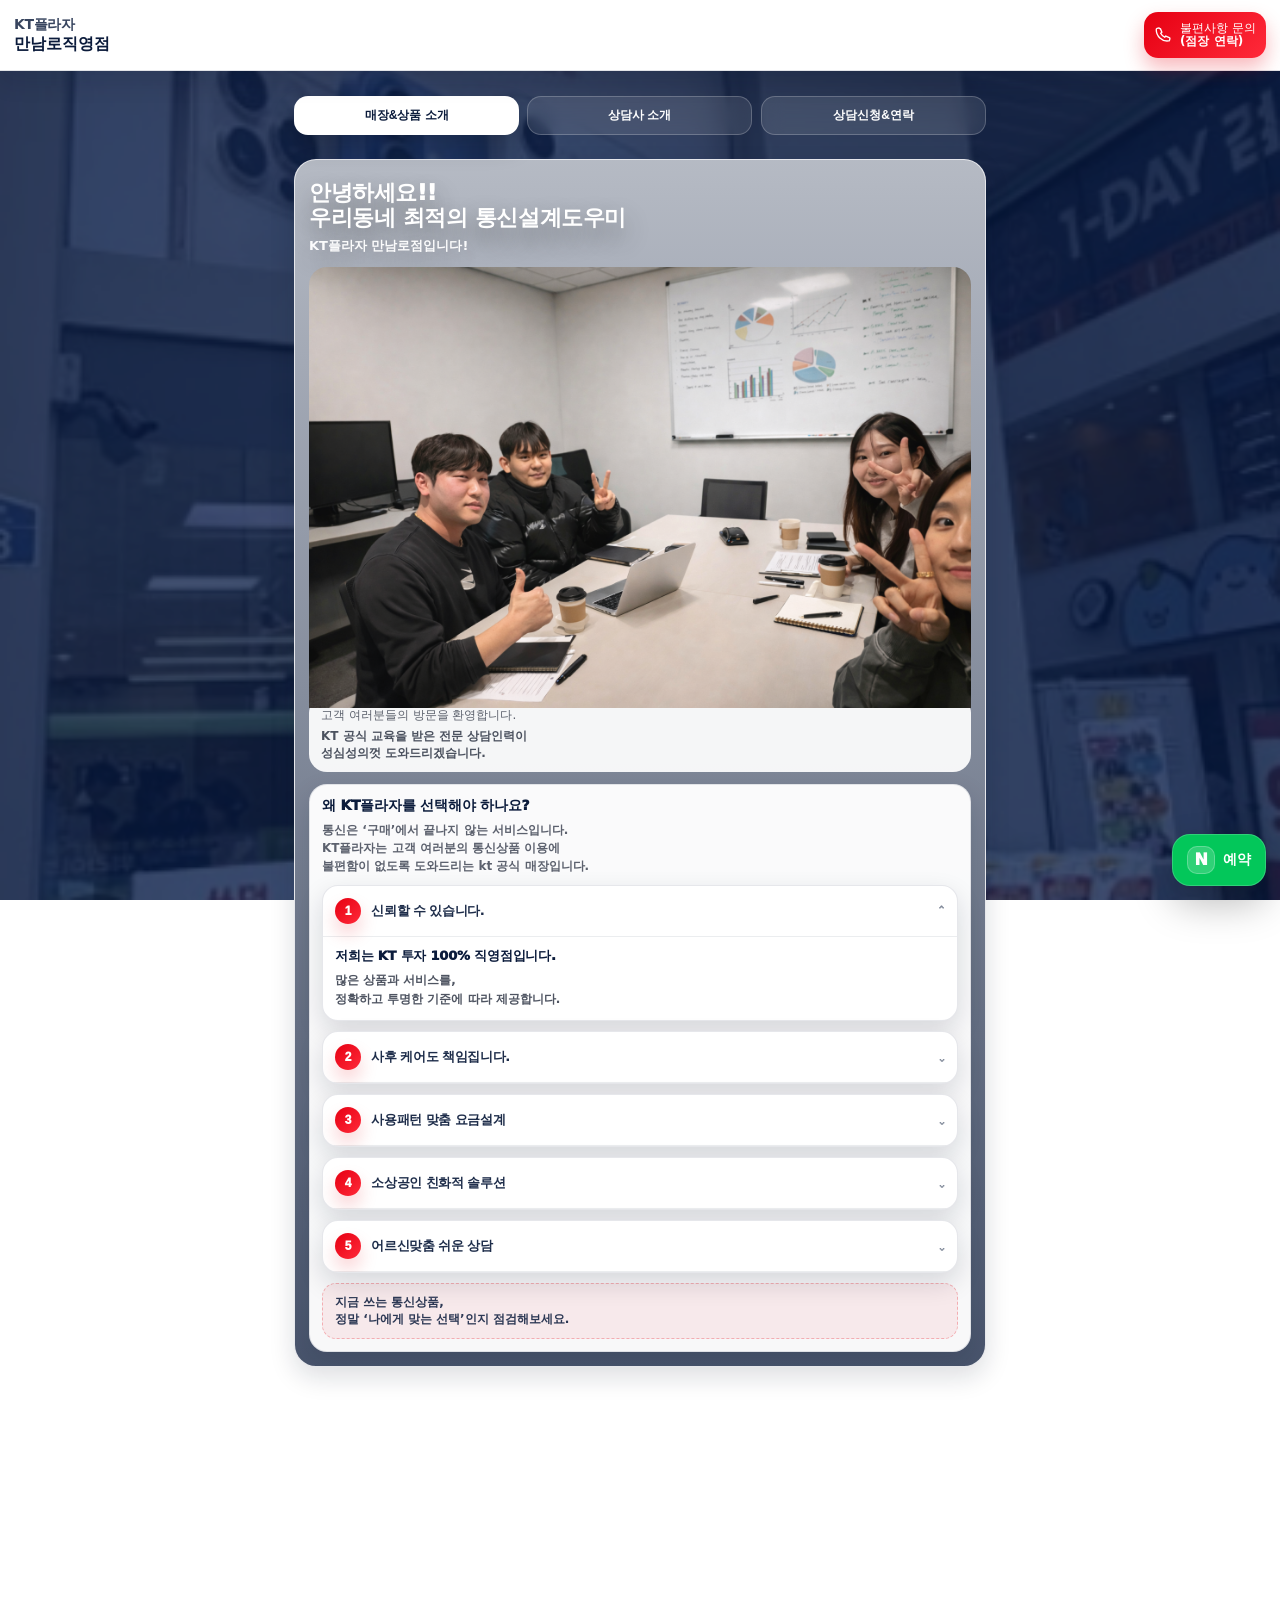
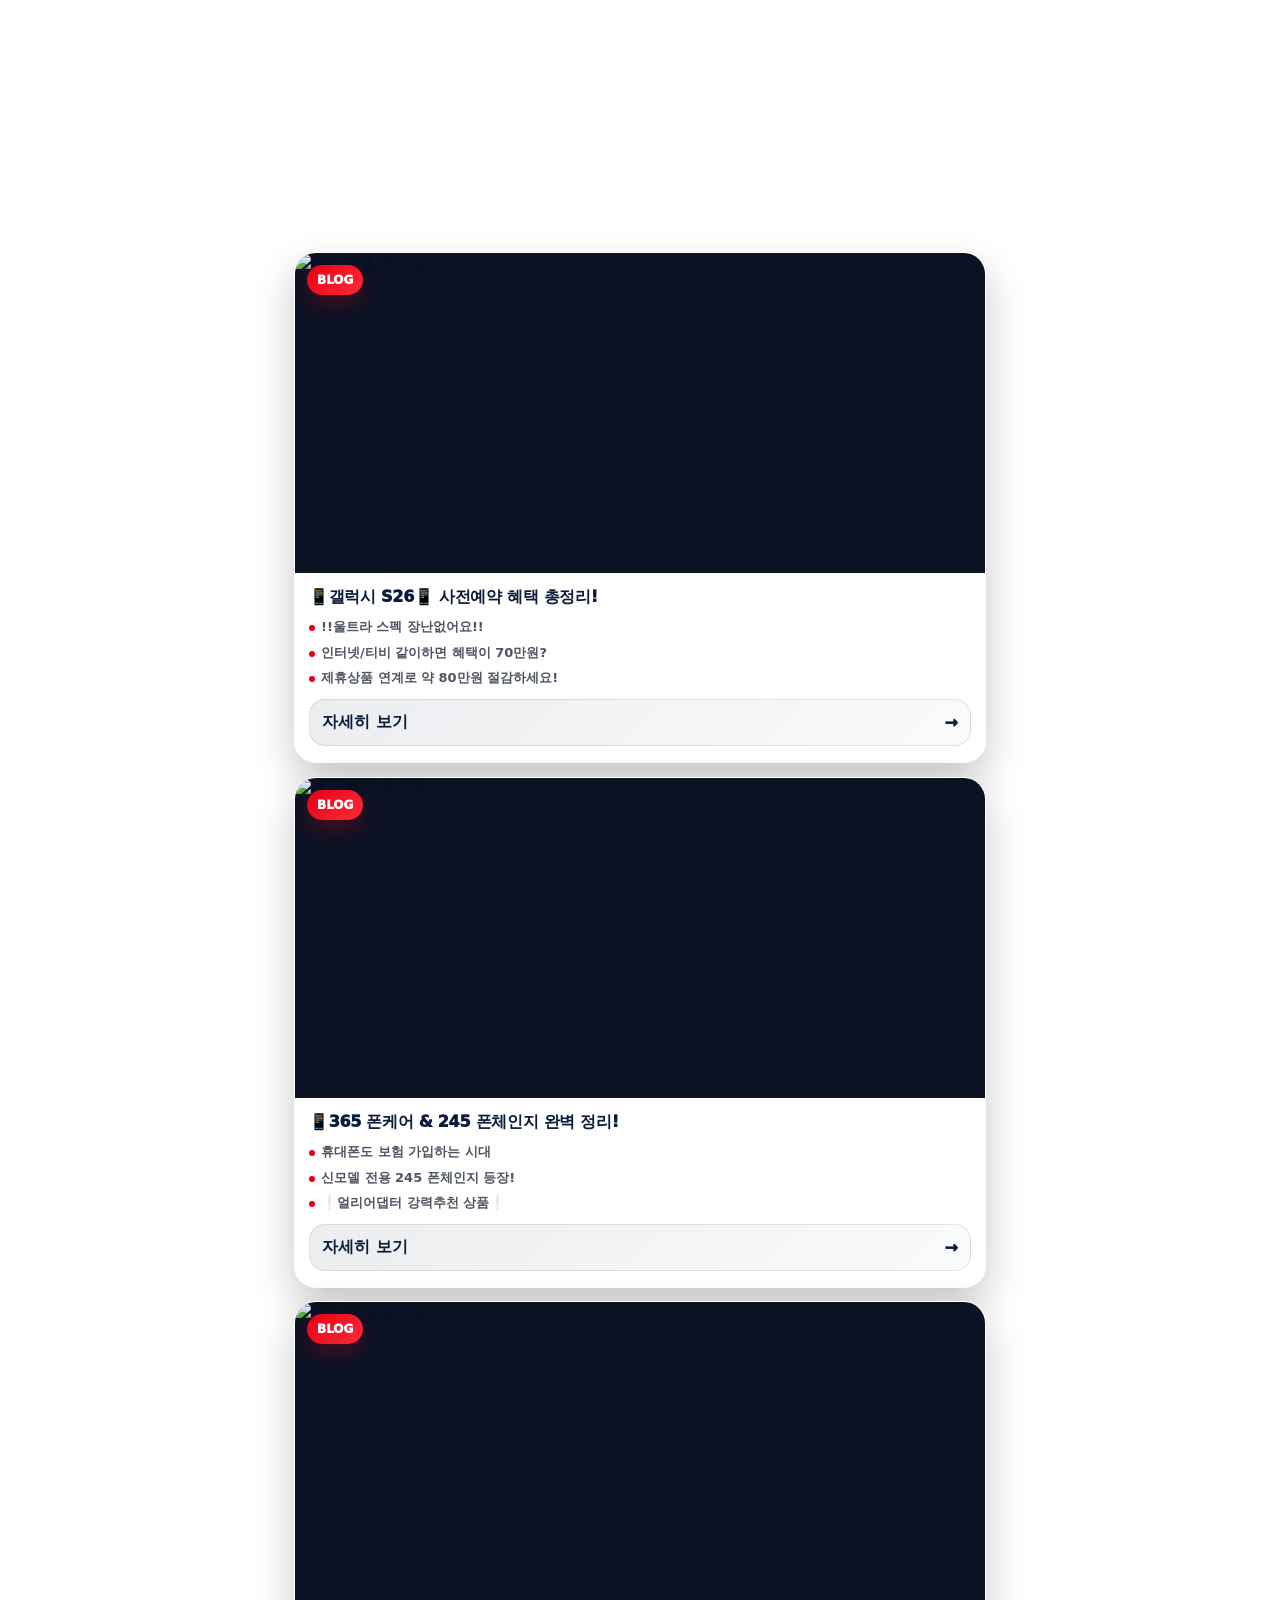
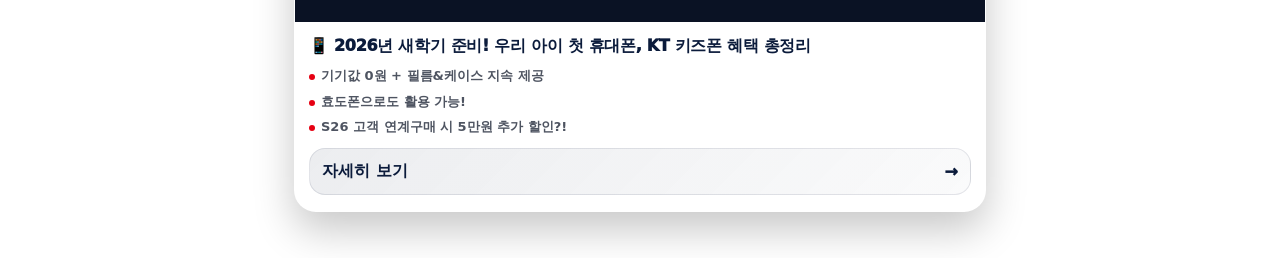
==== index.html @ cf4f511c "Update index.html" ====
<!doctype html>
<html lang="ko">
<head>
  <meta charset="utf-8" />
  <meta name="viewport" content="width=device-width, initial-scale=1, viewport-fit=cover" />
  <meta name="theme-color" content="#0B1B3B" />
  <title>KT플라자 만남로점 | 통합 안내</title>
  <link rel="stylesheet" href="styles.css" />
  <link rel="stylesheet" href="style.css">
  <!-- PWA manifest & icons -->
  <link rel="manifest" href="manifest.json">
  <link rel="icon" href="icons/kt-icon-192.png">
  <link rel="apple-touch-icon" href="icons/kt-icon-192.png">
  <meta name="theme-color" content="#25a25a">
  <meta name="apple-mobile-web-app-capable" content="yes">
  <meta name="apple-mobile-web-app-status-bar-style" content="default">
  <meta name="apple-mobile-web-app-title" content="KT플라자 만남로점">
</head>


<body>
  <!-- Top Fixed Bar -->
  <header class="topbar">
    <div class="topbar__title">
      <div class="brand">KT플라자</div>
      <div class="branch">만남로직영점</div>
    </div>

    <a class="topbar__cta" data-cta="call_store" data-card="topbar" href="tel:010-3232-2007" aria-label="불편사항 문의 점장 전화">
      <span class="icon" aria-hidden="true">
        <!-- Phone SVG -->
        <svg viewBox="0 0 24 24" width="18" height="18" fill="none">
          <path d="M8.5 3.5l2 4.7-1.6 1.4c1.2 2.3 3.1 4.2 5.4 5.4l1.4-1.6 4.7 2c.7.3 1 1.1.8 1.8l-.5 1.7c-.2.6-.8 1-1.5 1C10.4 21 3 13.6 3 4.7c0-.7.4-1.3 1-1.5l1.7-.5c.7-.2 1.5.1 1.8.8z" stroke="currentColor" stroke-width="1.8" stroke-linecap="round" stroke-linejoin="round"/>
        </svg>
      </span>
      <span class="topbar__ctaText">
        불편사항 문의<br><b>(점장 연락)</b>
      </span>
    </a>
  </header>

  <!-- Main -->
  <main class="app" id="app" aria-label="KT플라자 만남로점 통합 페이지">
    <!-- Tabs -->
    <nav class="tabs" aria-label="메인 탭">
      <button class="tab is-active" type="button" data-tab="t1" aria-controls="t1" aria-selected="true">
        매장&상품 소개
      </button>
      <button class="tab" type="button" data-tab="t2" aria-controls="t2" aria-selected="false">
        상담사 소개
      </button>
      <button class="tab" type="button" data-tab="t3" aria-controls="t3" aria-selected="false">
        상담신청&연락
      </button>
    </nav>

    <!-- Panels -->
    <section class="panel is-active" id="t1" role="tabpanel" aria-label="매장&상품 소개">
      <!-- Head 1: Store Intro -->
      <div class="section">
        <div class="heroCard heroCard--bg">
          <div class="heroCard__text">
            <!-- NEW: heroCard 주제/부제 (Fade In & Out) -->
            <div class="heroIntro" aria-hidden="true">
              <div class="heroIntro__line1">안녕하세요!!<br>우리동네 최적의 통신설계도우미</div>
              <div class="heroIntro__line2">KT플라자 만남로점입니다!</div>
            </div>
        
            <figure class="heroCard__media">
              <img src="assets/team.png" alt="KT플라자 만남로점 직원 단체사진" loading="lazy" />
              <figcaption>
                고객 여러분들의 방문을 환영합니다.
                <span class="heroCard__trust">KT 공식 교육을 받은 전문 상담인력이<br>성심성의껏 도와드리겠습니다.</span>
              </figcaption>
            </figure>
            
            <!-- ✅ NEW: 핵심 역량(아코디언 카드형 bullets) -->
            <div class="coreBullets">
              <div class="coreBullets__head">
                <h4 class="coreBullets__title">왜 KT플라자를 선택해야 하나요?</h4>
                <p class="coreBullets__sub">
                  통신은 ‘구매’에서 끝나지 않는 서비스입니다.<br />
                  KT플라자는 고객 여러분의 통신상품 이용에<br>불편함이 없도록 도와드리는 kt 공식 매장입니다.
                </p>
              </div>
            
              <ul class="bulletCards" data-bullet-accord>
                <!-- A -->
                <li class="bulletCard is-open">
                  <button class="bulletCard__btn" type="button" aria-expanded="true">
                    <span class="bulletCard__kicker">1</span>
                    <span class="bulletCard__title">신뢰할 수 있습니다.</span>
                    <span class="bulletCard__icon" aria-hidden="true">⌄</span>
                  </button>
            
                  <div class="bulletCard__panel">
                    <div class="bulletCard__panelInner">
                      <p class="bulletCard__headline">저희는 KT 투자 100% 직영점입니다.</p>
                      <p class="bulletCard__desc">
                        많은 상품과 서비스를,<br> 정확하고 투명한 기준에 따라 제공합니다.
                      </p>
                    </div>
                  </div>
                </li>
            
                <!-- B -->
                <li class="bulletCard">
                  <button class="bulletCard__btn" type="button" aria-expanded="false">
                    <span class="bulletCard__kicker">2</span>
                    <span class="bulletCard__title">사후 케어도 책임집니다.</span>
                    <span class="bulletCard__icon" aria-hidden="true">⌄</span>
                  </button>
            
                  <div class="bulletCard__panel">
                    <div class="bulletCard__panelInner">
                      <p class="bulletCard__headline">개통은 시작일 뿐, 관리도 필수입니다!</p>
                      <p class="bulletCard__desc">
                        요금·결합·명의·분실·해지까지,<br>문제 발생 시 다시 찾아오실 수 있는 매장입니다.
                      </p>
                    </div>
                              </div>     </li>
            
                <!-- C -->
                <li class="bulletCard">
                  <button class="bulletCard__btn" type="button" aria-expanded="false">
                    <span class="bulletCard__kicker">3</span>
                    <span class="bulletCard__title">사용패턴 맞춤 요금설계</span>
                    <span class="bulletCard__icon" aria-hidden="true">⌄</span>
                  </button>
            
                  <div class="bulletCard__panel">
                    <div class="bulletCard__panelInner">
                      <p class="bulletCard__headline">혜택은 다소 낮으나, 알맞게 안내합니다.</p>
                      <p class="bulletCard__desc">
                        사용 패턴·가족 구성·생활 환경을 고려해<br>불필요한 요금을 줄여드립니다.
                      </p>
                    </div>
                  </div>
                </li>
            
                <!-- D -->
                <li class="bulletCard">
                  <button class="bulletCard__btn" type="button" aria-expanded="false">
                    <span class="bulletCard__kicker">4</span>
                    <span class="bulletCard__title">소상공인 친화적 솔루션</span>
                    <span class="bulletCard__icon" aria-hidden="true">⌄</span>
                  </button>
            
                  <div class="bulletCard__panel">
                    <div class="bulletCard__panelInner">
                      <p class="bulletCard__headline">통신상품은 훌륭한 서포터입니다.</p>
                      <p class="bulletCard__desc">
                        사업장 환경에 맞춘 인터넷·전화·AI 상품 등<br>매장 운영에 도움이 되는 솔루션을 제안합니다.
                      </p>
                    </div>
                  </div>
                </li>
            
                <!-- E -->
                <li class="bulletCard">
                  <button class="bulletCard__btn" type="button" aria-expanded="false">
                    <span class="bulletCard__kicker">5</span>
                    <span class="bulletCard__title">어르신맞춤 쉬운 상담</span>
                    <span class="bulletCard__icon" aria-hidden="true">⌄</span>
                  </button>
            
                  <div class="bulletCard__panel">
                    <div class="bulletCard__panelInner">
                      <p class="bulletCard__headline">통신상품, 어렵게 느낄 필요 없습니다.</p>
                      <p class="bulletCard__desc">
                        시니어 고객 맞춤 설명으로, 쉽고 천천히 이해될 때까지 안내드립니다.
                      </p>
                    </div>
                  </div>
                </li>
              </ul>
            
              <div class="coreBullets__cta">
                지금 쓰는 통신상품, <br>정말 ‘나에게 맞는 선택’인지 점검해보세요.
              </div>
            </div>
          </div>
        </div>
      </div>

      <!-- Head 2: YouTube Video -->
      <div class="section">
        <div class="section__head">
          <h2>KT Plaza 홍보영상</h2>
          <p class="section__desc">모르시면 손해봅니다!<br>KT에서 제공하는 소식을 동영상으로 만나보세요.</p>
        </div>
      
        <div class="videoWrap">
          <iframe 
            width="100%" 
            height="315"
            src="https://www.youtube.com/embed/zc4oovIxWdQ?feature=share"
            title="KT Plaza 홍보영상"
            frameborder="0"
            allow="accelerometer; autoplay; clipboard-write; encrypted-media; gyroscope; picture-in-picture"
            allowfullscreen>
          </iframe>
        </div>
      </div>
      
      <!-- Head 3: 판매상품/소식 소개 -->
      <div class="section" id="products">
        <div class="section__head">
          <h2>이 달의 소식</h2>
          <p class="section__desc">핵심만 빠르게 보고, 자세한 내용은 블로그에서 확인하세요.</p>
        </div>
      
        <div class="promoStack">
          <!-- 카드 1 -->
          <article class="promoCard">
            <a class="promoCard__link" href="https://blog.naver.com/kt_mannamro/224201142755" target="_blank" rel="noopener">
              <div class="promoCard__media">
                <img src="assets/promo/promo1.png" alt="홍보물 1 썸네일" loading="lazy" />
                <span class="promoBadge">BLOG</span>
              </div>
      
              <div class="promoCard__content">
                <h3 class="promoCard__title">📱갤럭시 S26📱 사전예약 혜택 총정리!</h3>
                <ul class="promoBullets">
                  <li>!!울트라 스펙 장난없어요!!</li>
                  <li>인터넷/티비 같이하면 혜택이 70만원?</li>
                  <li>제휴상품 연계로 약 80만원 절감하세요!</li>
                </ul>
      
                <div class="promoCta">
                  <span>자세히 보기</span>
                  <span aria-hidden="true">→</span>
                </div>
              </div>
            </a>
          </article>
      
          <!-- 카드 2 -->
          <article class="promoCard">
            <a class="promoCard__link" href="https://blog.naver.com/kt_mannamro/224203636249" target="_blank" rel="noopener">
              <div class="promoCard__media">
                <img src="assets/promo/promo2.jpg" alt="홍보물 2 썸네일" loading="lazy" />
                <span class="promoBadge">BLOG</span>
              </div>
      
              <div class="promoCard__content">
                <h3 class="promoCard__title">📱365 폰케어 & 245 폰체인지 완벽 정리!</h3>
                <ul class="promoBullets">
                  <li>휴대폰도 보험 가입하는 시대</li>
                  <li>신모델 전용 245 폰체인지 등장!</li>
                  <li>❕얼리어댑터 강력추천 상품❕</li>
                </ul>
      
                <div class="promoCta">
                  <span>자세히 보기</span>
                  <span aria-hidden="true">→</span>
                </div>
              </div>
            </a>
          </article>
      
          <!-- 카드 3 -->
          <article class="promoCard">
            <a class="promoCard__link" href="https://blog.naver.com/kt_mannamro/224192913836" target="_blank" rel="noopener">
              <div class="promoCard__media">
                <img src="assets/promo/promo3.jpg" alt="홍보물 3 썸네일" loading="lazy" />
                <span class="promoBadge">BLOG</span>
              </div>
      
              <div class="promoCard__content">
                <h3 class="promoCard__title">📱 2026년 새학기 준비! 우리 아이 첫 휴대폰, KT 키즈폰 혜택 총정리</h3>
                <ul class="promoBullets">
                  <li>기기값 0원 + 필름&케이스 지속 제공</li>
                  <li>효도폰으로도 활용 가능!</li>
                  <li>S26 고객 연계구매 시 5만원 추가 할인?!</li>
                </ul>
      
                <div class="promoCta">
                  <span>자세히 보기</span>
                  <span aria-hidden="true">→</span>
                </div>
              </div>
            </a>
          </article>
        </div>
      </div>

    </section>

    <section class="panel" id="t2" role="tabpanel" aria-label="상담사 소개">
      <!-- Head 1: Boss -->
      <div class="section">
        <div class="section__head">
          <h2>우리 점장님을 소개합니다!</h2>
          <p class="section__desc">카드를 누르면 개인 안내(Manus) 페이지로 이동합니다.</p>
        </div>

        <a class="profileCard profileCard--primary" data-consultant="조아라 점장" href="https://www.naver.com" target="_blank" rel="noopener">
          <img class="profileCard__img" src="assets/profile/boss.jpg" alt="점장 프로필" loading="lazy" />
          <div class="profileCard__meta">
            <div class="profileCard__name">조아라 점장</div>
            <div class="profileCard__tags">
              <span class="tag">빠른 응대</span>
              <span class="tag">정확한 설계</span>
              <span class="tag">사후케어</span>
              <span class="tag">하이오더</span>
              <span class="tag">VOC처리</span>
              <span class="tag">미모도 1등</span>
            </div>
            <div class="profileCard__hint">눌러서 자세히 보기 →</div>
          </div>
        </a>
      </div>

      <!-- Head 2: Managers -->
      <div class="section">
        <div class="section__head">
          <h2>자랑스러운 우리 매니저님들을 소개합니다!</h2>
          <p class="section__desc">1줄 1명, Large Card 세로 나열 구성입니다.</p>
        </div>

        <div class="stack">
          <a class="profileCard" data-consultant="한준원 매니저" href="https://predeploy-2ec096ab-hanjunfolio-aemswqav.manus.space/" target="_blank" rel="noopener">
            <img class="profileCard__img" src="assets/profile/m1.jpg" alt="매니저 1 프로필" loading="lazy" />
            <div class="profileCard__meta">
              <div class="profileCard__name">한준원 매니저</div>
              <div class="profileCard__tags">
                <span class="tag">친절 설명</span>
                <span class="tag">요금 최적화</span>
                <span class="tag">초보도 OK</span>
                <span class="tag">손자 체질</span>
              </div>
              <div class="profileCard__hint">눌러서 자세히 보기 →</div>
            </div>
          </a>

          <a class="profileCard" data-consultant="정지윤 매니저" href="https://ktconsultant-resu9b4t.manus.space/" target="_blank" rel="noopener">
            <img class="profileCard__img" src="assets/profile/m2.jpg" alt="매니저 2 프로필" loading="lazy" />
            <div class="profileCard__meta">
              <div class="profileCard__name">정지윤 매니저</div>
              <div class="profileCard__tags">
                <span class="tag">결합 전문가</span>
                <span class="tag">속도 상담</span>
                <span class="tag">사후 케어</span>
                <span class="tag">Gemini 마스터</span>
              </div>
              <div class="profileCard__hint">눌러서 자세히 보기 →</div>
            </div>
          </a>

          <a class="profileCard" data-consultant="허성민 매니저" href="https://www.naver.com" target="_blank" rel="noopener">
            <img class="profileCard__img" src="assets/profile/m3.jpg" alt="매니저 3 프로필" loading="lazy" />
            <div class="profileCard__meta">
              <div class="profileCard__name">허성민 매니저</div>
              <div class="profileCard__tags">
                <span class="tag">꼼꼼한 비교</span>
                <span class="tag">가성비 설계</span>
                <span class="tag">활기찬 막내</span>
                <span class="tag">영상속 그남자</span>
              </div>
              <div class="profileCard__hint">눌러서 자세히 보기 →</div>
            </div>
          </a>
        </div>
      </div>
    </section>

    <section class="panel" id="t3" role="tabpanel" aria-label="상담신청&연락">
      <!-- Head 1: Naver Reservation -->
      <div class="section">
        <div class="section__head">
          <h2>네이버 예약</h2>
          <p class="section__desc">업무별 예약 경로입니다.<br>지금 바로 예약주세요!!</p>
        </div>

        <div class="grid">
          <a class="actionTile" data-cta="register_bangmoon" data-card="t3" href="https://naver.me/5f5pEd3p" target="_blank" rel="noopener">
            <div class="actionTile__title">매장방문 상담예약</div>
            <div class="actionTile__sub">네이버 예약 열기</div>
          </a>
          <a class="actionTile" data-cta="register_gibyun" data-card="t3" href="https://naver.me/xLsAvNJ1" target="_blank" rel="noopener">
            <div class="actionTile__title">기기변경 상담예약</div>
            <div class="actionTile__sub">네이버 예약 열기</div>
          </a>
          <a class="actionTile" data-cta="register_I_hate_CS" data-card="t3" href="https://naver.me/IGZyAskv" target="_blank" rel="noopener">
            <div class="actionTile__title">일반 CS업무 예약</div>
            <div class="actionTile__sub">네이버 예약 열기</div>
          </a>
          <a class="actionTile" data-cta="register_internet_or_TV" data-card="t3" href="https://naver.me/G1mS9pHt" target="_blank" rel="noopener">
            <div class="actionTile__title">유선상품 상담예약</div>
            <div class="actionTile__sub">네이버 예약 열기</div>
          </a>
        </div>
      </div>

      <!-- Head 2: Phone -->
      <div class="section">
        <div class="section__head">
          <h2>매장 전화연락</h2>
          <p class="section__desc">터치하면 바로 통화 연결됩니다.</p>
        </div>

        <a class="callBanner" data-cta="phone_call" data-card="t3" href="tel:041-622-6120">
          <div class="callBanner__left">
            <div class="callBanner__title">041-622-6120</div>
            <div class="callBanner__sub">지금 전화로 빠르게 문의하기</div>
          </div>
          <div class="callBanner__right">전화</div>
        </a>
      </div>

      <!-- Head 3: Blog -->
      <div class="section">
        <div class="section__head">
          <h2>네이버 블로그 방문</h2>
          <p class="section__desc">매장 소식/이벤트를 가장 빠르게 확인하세요.</p>
        </div>

        <a class="btnWide" data-cta="naver_blog" data-card="t3" href="https://www.naver.com" target="_blank" rel="noopener">
          블로그 바로가기 →
        </a>
      </div>

      <!-- Head 4: Favorites -->
      <div class="section">
        <div class="section__head">
          <h2>우리매장 단골 등록하시고, 실시간으로 혜택 안내받으세요!</h2>
          <p class="section__desc">단골 등록 링크를 연결해두면 안내가 훨씬 쉬워집니다.</p>
        </div>

        <a class="btnWide btnWide--accent" data-cta="favorite_register" data-card="t3" href="https://www.naver.com" target="_blank" rel="noopener">
          단골 등록하러 가기 →
        </a>
      </div>

      <footer class="footer">
        <div class="footer__line">© KT플라자 만남로점</div>
        <div class="footer__small">* 정책/재고/혜택은 상황에 따라 변동될 수 있습니다.</div>
      </footer>
    </section>
  </main>

  <script src="script.js"></script>
    <!-- Service Worker registration for PWA -->
  <script>
    if ('serviceWorker' in navigator) {
      window.addEventListener('load', function() {
        navigator.serviceWorker.register('service-worker.js')
          .then(function(reg) {
            console.log('ServiceWorker registered:', reg.scope);
          })
          .catch(function(error) {
            console.log('ServiceWorker registration failed:', error);
          });
      });
    }
  </script>
  <!-- Floating Naver Reservation Button -->
  <a class="fabNaver" data-cta="naver_reserve" data-card="floating" href="https://naver.me/5f5pEd3p" target="_blank" rel="noopener" aria-label="네이버 예약 바로가기">
    <span class="fabNaver__logo" aria-hidden="true">N</span>
    <span class="fabNaver__text">예약</span>
  </a>

</body>
</html>
---- styles.css ----
:root{
  --navy:#0B1B3B;          /* Bright Navy Base */
  --navy2:#10285A;
  --white:#FFFFFF;
  --red:#E60012;           /* Point Red */
  --muted:#EAF0FF;
  --text:#0A1224;
  --shadow: 0 10px 30px rgba(0,0,0,.18);
  --radius: 18px;
  --radius2: 22px;
  --safeTop: env(safe-area-inset-top, 0px);
  --safeBottom: env(safe-area-inset-bottom, 0px);
}

*{box-sizing:border-box}
html,body{
  margin:0;
  font-family: ui-sans-serif, system-ui, -apple-system, "Apple SD Gothic Neo", "Noto Sans KR", Segoe UI, Roboto, Arial, sans-serif;
  color:var(--text);
  background: var(--navy); /* Navy 단색 */
  overscroll-behavior: none; /* 드래그/바운스 시 배경 따라다니는 느낌 완화 */
}
body{
  margin:0;
  font-family: ui-sans-serif, system-ui, -apple-system, "Apple SD Gothic Neo", "Noto Sans KR", Segoe UI, Roboto, Arial, sans-serif;
  color:var(--text);
  background: linear-gradient(180deg, #06142B 0%, #0B1B3B 24%, #0B1B3B 24%, #F6F8FF 90%);
}

/* Intro */
.intro{
  position:fixed;
  inset:0;
  z-index:9999;
  background: radial-gradient(80% 60% at 50% 40%, rgba(230,0,18,.18), transparent 60%),
              linear-gradient(180deg, #06142B 0%, #0B1B3B 55%, #0A1530 100%);
  display:flex;
  align-items:center;
  justify-content:center;
  padding: calc(14px + var(--safeTop)) 14px calc(14px + var(--safeBottom));
}
.intro.is-hidden{display:none}
.intro__video{
  width:min(520px, 100%);
  aspect-ratio: 9 / 16;
  border-radius: var(--radius2);
  box-shadow: var(--shadow);
  background:#000;
}
.intro__hint{
  position:absolute;
  bottom: calc(18px + var(--safeBottom));
  left: 0;
  right: 0;
  display:flex;
  justify-content:center;
  pointer-events:none;
}
.pill{
  background: rgba(255,255,255,.12);
  border: 1px solid rgba(255,255,255,.18);
  color: #fff;
  padding: 10px 14px;
  border-radius: 999px;
  font-weight: 700;
  letter-spacing: -.2px;
  backdrop-filter: blur(10px);
}
.intro__skip{
  position:absolute;
  top: calc(12px + var(--safeTop));
  right: 12px;
  border: 1px solid rgba(255,255,255,.22);
  background: rgba(255,255,255,.10);
  color:#fff;
  padding:10px 12px;
  border-radius: 12px;
  font-weight:800;
  cursor:pointer;
}

/* Topbar */
.topbar{
  position:fixed;
  top:0;
  left:0;
  right:0;
  z-index:50;
  display:flex;
  align-items:center;
  justify-content:space-between;
  padding: calc(12px + var(--safeTop)) 14px 12px;
  background: #fff; /* White 배경 */
  border-bottom: 1px solid rgba(11,27,59,.12);
  box-shadow: 0 10px 24px rgba(12,18,40,.12);
}
.topbar__title{color:var(--navy); line-height:1.05}
.brand{font-weight:900; letter-spacing:-.3px; font-size:14px; color: rgba(11,27,59,.82)}
.branch{font-weight:900; font-size:16px; margin-top:4px; color: var(--navy)}
.topbar__cta{
  display:flex;
  align-items:center;
  gap:8px;
  text-decoration:none;
  color:#fff;
  background: linear-gradient(135deg, var(--red), #FF2A3A);
  padding: 10px 10px;
  border-radius: 14px;
  box-shadow: 0 10px 20px rgba(230,0,18,.28);
}
.topbar__ctaText{
  font-size:12px;
  line-height:1.1;
}
.topbar__ctaText b{font-weight:900}
.icon{display:grid; place-items:center}

/* App wrapper */
.app{
  padding-top: 86px; /* topbar height approximation */
  padding-bottom: calc(16px + var(--safeBottom));
  max-width: 720px;
  margin: 0 auto;
}

/* Tabs */
.tabs{
  position: sticky;
  top: calc(60px + var(--safeTop));
  z-index: 20;
  display:grid;
  grid-template-columns: 1fr 1fr 1fr;
  gap:8px;
  padding: 10px 14px;
}
.tab{
  border: 1px solid rgba(255,255,255,.22);
  background: rgba(255,255,255,.10);
  color:#fff;
  padding: 10px 10px;
  border-radius: 14px;
  font-weight: 900;
  font-size: 12px;
  cursor:pointer;
  backdrop-filter: blur(10px);
}
.tab.is-active{
  background: #fff;
  color: var(--navy);
  border-color: rgba(255,255,255,.55);
  box-shadow: 0 12px 25px rgba(0,0,0,.18);
}

/* Panels */
.panel{display:none; padding: 0 14px 12px}
.panel.is-active{display:block}

/* Section */
.section{margin: 14px 0 18px}
.section__head h2{
  margin: 0;
  font-size: 18px;
  letter-spacing: -.3px;
  color: #fff; /* Head 글 White */
}
.section__desc{
  margin: 8px 0 0;
  color: rgba(255,255,255,.78);
  font-weight: 650;
  font-size: 13px;
}

/* Cards */
.card, .heroCard, .bigCard, .profileCard, .callBanner{
  background: #fff;
  border-radius: var(--radius2);
  box-shadow: var(--elev-2);
  border: 1px solid rgba(11,27,59,.10);
  overflow:hidden;
}

.card{padding: 12px}
.card__note{
  padding: 10px 12px 2px;
  font-size: 12px;
  color: rgba(10,18,36,.65);
}

/* =========================
   Hero Card (Background Image Version)
   ========================= */

.heroCard{
  display: grid;
  gap: 10px;
  padding: 14px;
  border-radius: 22px;
}

/* 배경 이미지 카드 */
.heroCard--bg{
  position: relative;
  overflow: hidden;

  background-image: url("assets/mainpage.png"); /* ← 메인 배경 */
  background-size: cover;
  background-position: center;
  background-repeat: no-repeat;

  min-height: 420px; /* 모바일 기준 히어로 높이 */
}

/* 배경 위 가독성 확보용 오버레이 (색만, 이미지 가리지 않음) */
.heroCard--bg::before{
  content:"";
  position:absolute;
  inset:0;
  background: linear-gradient(
    180deg,
    rgba(11,27,59,.30) 0%,
    rgba(11,27,59,.55) 55%,
    rgba(11,27,59,.75) 100%
  );
  pointer-events:none;
  z-index: 0;
}

/* 내부 콘텐츠를 배경 위로 */
.heroCard--bg > *{
  position: relative;
  z-index: 1;
}

/* 텍스트 영역 (배경 위에서 읽히게) */
.heroCard--bg .heroCard__text{
  color: #fff;
}

/* =========================
   Team Image 영역 (배경을 덮지 않게)
   ========================= */

.heroCard--bg .heroCard__media{
  background: transparent; /* ← 배경 덮지 않음 */
  border: none;
  margin: 0;
  border-radius: 18px;
  overflow: hidden;
}

.heroCard__media img{
  width: 100%;
  display: block;
  border-radius: 18px;
}

/* 캡션만 흰 배경 유지 */
.heroCard__media figcaption{
  padding: 10px 12px;
  font-size: 12px;
  color: rgba(10,18,36,.65);
  background: rgba(255,255,255,.92);
}

/* =========================
   Optional: Core bullets 카드 톤 정리
   ========================= */

.heroCard--bg .coreBullets{
  background: rgba(255,255,255,.96);
  border-radius: 18px;
  padding: 12px;
  color: var(--navy);
}

/* =========================
   Mobile fine tuning
   ========================= */

@media (max-width: 420px){
  .heroCard--bg{
    min-height: 380px;
  }
}

@media (max-width: 360px){
  .heroCard--bg{
    min-height: 340px;
  }
}


/* =========================
   heroIntro (Fade In & Out)
   ========================= */

.heroIntro{
  margin: 6px 0 12px;
  color:#fff;
  animation: heroIntroFade 4.6s ease-in-out infinite;
}
.heroIntro__line1{
  font-weight: 1000;
  letter-spacing: -.4px;
  font-size: 22px; /* 첫 줄 크게 */
  line-height: 1.15;
  text-shadow: 0 12px 26px rgba(0,0,0,.45);
}
.heroIntro__line2{
  margin-top: 6px;
  font-weight: 850;
  font-size: 13px; /* 둘째 줄 작게 */
  opacity: .95;
  text-shadow: 0 12px 26px rgba(0,0,0,.45);
}

@keyframes heroIntroFade{
  0%   { opacity: 0; transform: translateY(6px); }
  12%  { opacity: 1; transform: translateY(0); }
  70%  { opacity: 1; transform: translateY(0); }
  100% { opacity: 0; transform: translateY(-4px); }
}

@media (max-width: 360px){
  .heroIntro__line1{ font-size: 19px; }
  .heroIntro__line2{ font-size: 12px; }
}

/* Fade lines */
.fadeLines{
  margin: 0 0 10px;
  font-size: 18px;
  letter-spacing: -.4px;
  line-height:1.2;
}
.fadeLines span{
  display:block;
  opacity:0;
  transform: translateY(6px);
  animation: fadeUp .7s ease forwards;
}
.fadeLines span:nth-child(1){animation-delay:.1s}
.fadeLines span:nth-child(2){animation-delay:.3s}
@keyframes fadeUp{
  to{opacity:1; transform: translateY(0)}
}

/* Bullets */
.bullets{
  margin: 10px 0 0;
  padding: 0;
  list-style:none;
  display:grid;
  gap: 8px;
}
.bullets li{
  font-weight: 700;
  font-size: 13px;
  color: rgba(10,18,36,.78);
  padding-left: 12px;
  position:relative;
}
.bullets li::before{
  content:"";
  position:absolute;
  left:0;
  top:.55em;
  width:6px;
  height:6px;
  border-radius:999px;
  background: var(--red);
}

/* 9:16 ratio */
.ratioVideo{
  position:relative;
  width:100%;
  border-radius: 18px;
  overflow:hidden;
  background:#0A1224;
}
.ratioVideo--9x16{ padding-top: 177.7778%; } /* 9:16 */
.ratioVideo__video{
  position:absolute;
  inset:0;
  width:100%;
  height:100%;
  border:0;
  display:block;
  object-fit: cover;
}

/* Big cards */
.stack{display:grid; gap: 12px; margin-top: 12px}
.bigCard{padding: 14px; position:relative}
.bigCard__badge{
  display:inline-flex;
  align-items:center;
  justify-content:center;
  font-weight: 900;
  font-size: 12px;
  padding: 6px 10px;
  border-radius: 999px;
  background: linear-gradient(135deg, var(--red), #FF2A3A);
  color:#fff;
}
.bigCard__badge--outline{
  background: linear-gradient(135deg, var(--red), #FF2A3A);
  color:#fff;
  border: none;
}
.bigCard__title{
  margin: 12px 0 6px;
  font-size: 16px;
  letter-spacing: -.3px;
}
.bigCard__body{
  margin: 0;
  font-size: 13px;
  color: rgba(10,18,36,.75);
  line-height:1.55;
  font-weight: 650;
}
.bigCard__actions{margin-top: 12px; display:flex; gap:10px; flex-wrap:wrap}
.btn{
  display:inline-flex;
  align-items:center;
  justify-content:center;
  text-decoration:none;
  font-weight: 900;
  padding: 10px 12px;
  border-radius: 14px;
  background: var(--navy);
  color:#fff;
}
.btn--ghost{
  background: #fff;
  color: var(--navy);
  border: 2px solid rgba(11,27,59,.14);
}

/* Profile cards */
.profileCard{
  display:flex;
  gap: 12px;
  padding: 12px;
  text-decoration:none;
  color: inherit;
}
.profileCard--primary{
  border: 2px solid rgba(230,0,18,.18);
  box-shadow: 0 14px 30px rgba(230,0,18,.12);
}
.profileCard__img{
  width: 74px;
  height: 74px;
  border-radius: 18px;
  object-fit: cover;
  border: 1px solid rgba(11,27,59,.10);
  background: var(--muted);
}
.profileCard__meta{min-width:0}
.profileCard__name{
  font-weight: 950;
  font-size: 15px;
  letter-spacing: -.2px;
}
.profileCard__tags{margin-top: 8px; display:flex; gap: 6px; flex-wrap:wrap}
.tag{
  font-size: 12px;
  font-weight: 850;
  padding: 6px 10px;
  border-radius: 999px;
  background: #F2F5FF;
  color: var(--navy);
  border: 1px solid rgba(11,27,59,.10);
}
.profileCard__hint{
  margin-top: 8px;
  font-size: 12px;
  color: rgba(10,18,36,.60);
  font-weight: 750;
}

/* Action grid */
.grid{
  margin-top: 12px;
  display:grid;
  grid-template-columns: 1fr 1fr;
  gap: 10px;
}
.actionTile{
  text-decoration:none;
  color: inherit;
  background:#fff;
  border-radius: 18px;
  padding: 12px;
  border: 1px solid rgba(11,27,59,.08);
  box-shadow: 0 10px 20px rgba(12,18,40,.10);
}
.actionTile__title{font-weight: 950; font-size: 13px; letter-spacing: -.2px}
.actionTile__sub{margin-top: 6px; font-size: 12px; color: rgba(10,18,36,.62); font-weight: 700}

/* Call banner */
.callBanner{
  margin-top: 12px;
  display:flex;
  align-items:center;
  justify-content:space-between;
  padding: 14px;
  text-decoration:none;
  background: linear-gradient(135deg, var(--navy), var(--navy2));
  color:#fff;
  border: 1px solid rgba(255,255,255,.12);
}
.callBanner__title{font-weight: 950; font-size: 18px; letter-spacing: -.3px}
.callBanner__sub{margin-top: 6px; font-size: 12px; opacity:.9; font-weight: 750}
.callBanner__right{
  font-weight: 950;
  background: linear-gradient(135deg, var(--red), #FF2A3A);
  padding: 10px 14px;
  border-radius: 14px;
}

/* Wide buttons */
.btnWide{
  margin-top: 12px;
  display:flex;
  align-items:center;
  justify-content:center;
  text-decoration:none;
  font-weight: 950;
  padding: 14px 12px;
  border-radius: 18px;
  background: #fff;
  color: var(--navy);
  border: 2px solid rgba(11,27,59,.10);
  box-shadow: 0 10px 20px rgba(12,18,40,.10);
}
.btnWide--accent{
  background: linear-gradient(135deg, var(--red), #FF2A3A);
  color:#fff;
  border-color: rgba(255,255,255,.25);
}

/* Footer */
.footer{
  margin: 18px 0 8px;
  padding: 14px 6px 0;
  text-align:center;
  color: rgba(255,255,255,.70);
}
.footer__line{font-weight: 900}
.footer__small{margin-top: 6px; font-size: 12px; font-weight: 650}

/* Small screens tweaks */
@media (max-width: 320px){
  .grid{grid-template-columns: 1fr}
  .topbar__ctaText{display:none}
  .topbar__cta{padding:10px 12px}
}

/* =========================
   Interaction + Depth System
   ========================= */

/* 터치 하이라이트 제거(모바일) */
* { -webkit-tap-highlight-color: transparent; }

/* 공통: 눌림/호버 반응 */
a, button { touch-action: manipulation; }

:root{
  --elev-1: 0 10px 26px rgba(12, 18, 40, .14);
  --elev-2: 0 16px 34px rgba(12, 18, 40, .18);
  --elev-3: 0 22px 46px rgba(12, 18, 40, .22);
}

/* "클릭 가능한" 요소들에 기본 인터랙션 부여 */
.tab,
.topbar__cta,
.btn,
.btnWide,
.actionTile,
.profileCard,
.bigCard,
.callBanner{
  transition:
    transform .14s ease,
    box-shadow .14s ease,
    filter .14s ease,
    background-color .14s ease,
    border-color .14s ease;
  will-change: transform, box-shadow;
  transform: translateZ(0);
}

/* 데스크탑/마우스 환경: 호버 시 살짝 떠오름 */
@media (hover:hover) and (pointer:fine){
  .tab:hover,
  .topbar__cta:hover,
  .btn:hover,
  .btnWide:hover,
  .actionTile:hover,
  .profileCard:hover,
  .bigCard:hover,
  .callBanner:hover{
    transform: translateY(-2px);
    box-shadow: var(--elev-2);
    filter: brightness(1.02);
  }
}

/* 모바일 포함: 눌렀을 때 '딸깍' 느낌 */
.tab:active,
.topbar__cta:active,
.btn:active,
.btnWide:active,
.actionTile:active,
.profileCard:active,
.bigCard:active,
.callBanner:active{
  transform: translateY(1px) scale(.99);
  box-shadow: var(--elev-1);
  filter: brightness(.98);
}

/* 키보드 접근성 포커스 링 */
.tab:focus-visible,
.topbar__cta:focus-visible,
.btn:focus-visible,
.btnWide:focus-visible,
.actionTile:focus-visible,
.profileCard:focus-visible,
.bigCard:focus-visible,
.callBanner:focus-visible{
  outline: 3px solid rgba(230,0,18,.35);
  outline-offset: 3px;
  border-radius: 18px;
}

/* 큰 카드/타일의 입체감 기본값을 조금 더 강화 */
.actionTile,
.profileCard,
.bigCard,
.card,
.heroCard{
  box-shadow: var(--elev-1);
}

/* 카드들이 '살짝 튀어나와' 보이게 상단 하이라이트 */
.card, .heroCard:not(.heroCard--bg), .bigCard, .profileCard, .actionTile{
  background:
    linear-gradient(180deg, rgba(255,255,255,.92), rgba(255,255,255,1));
}

/* 모션 최소화 설정 사용자 배려 */
@media (prefers-reduced-motion: reduce){
  .tab,
  .topbar__cta,
  .btn,
  .btnWide,
  .actionTile,
  .profileCard,
  .bigCard,
  .callBanner{
    transition: none !important;
  }
}

/* 네이버 플레이스 클립 */
.clipCard{
  display:block;
  text-decoration:none;
  color:inherit;
  background:#fff;
  border-radius: 22px;
  overflow:hidden;
  border: 1px solid rgba(255,255,255,.14);
  box-shadow: 0 16px 34px rgba(0,0,0,.22);
}
.clipCard__thumb{
  position:relative;
  aspect-ratio: 9 / 16;
  background:#0A1224;
}
.clipCard__thumb img{
  width:100%; height:100%;
  object-fit:cover;
  display:block;
  filter: saturate(1.05) contrast(1.02);
}
.clipCard__badge{
  position:absolute;
  top:12px; left:12px;
  background: linear-gradient(135deg, #E60012, #FF2A3A);
  color:#fff;
  font-weight:900;
  font-size:12px;
  padding:8px 10px;
  border-radius:999px;
  box-shadow: 0 10px 20px rgba(230,0,18,.25);
}
.clipCard__play{
  position:absolute;
  left:50%; top:50%;
  transform: translate(-50%,-50%);
  width:64px; height:64px;
  border-radius: 999px;
  display:grid; place-items:center;
  color:#fff;
  font-size:22px;
  background: rgba(0,0,0,.35);
  border: 1px solid rgba(255,255,255,.22);
  backdrop-filter: blur(8px);
}
.clipCard__body{
  padding: 12px 14px 14px;
}
.clipCard__title{
  font-weight: 950;
  letter-spacing: -.2px;
}
.clipCard__sub{
  margin-top:6px;
  font-size:12px;
  color: rgba(10,18,36,.62);
  font-weight: 700;
}


/* =========================
   Core Bullets Accordion (Mobile-first)
   ========================= */

.coreBullets{
  margin-top: 12px;
  padding: 12px;
  border-radius: var(--radius2);
  border: 1px solid rgba(11,27,59,.10);
  background: linear-gradient(180deg, rgba(245,248,255,.94), rgba(255,255,255,1));
  box-shadow: var(--elev-1);
}

.coreBullets__head{display:grid; gap:6px; margin-bottom: 10px;}
.coreBullets__title{
  margin:0;
  font-weight: 950;
  font-size: 14px;
  letter-spacing: -.2px;
  color: var(--navy);
}
.coreBullets__sub{
  margin:0;
  font-size: 12px;
  line-height: 1.5;
  color: rgba(10,18,36,.66);
  font-weight: 750;
}

.bulletCards{
  list-style:none;
  padding:0;
  margin: 0;
  display:grid;
  gap: 10px;
}

.bulletCard{
  background:#fff;
  border-radius: 16px;
  border: 1px solid rgba(11,27,59,.10);
  box-shadow: var(--elev-1);
  overflow:hidden;
}

.bulletCard__btn{
  width:100%;
  display:flex;
  align-items:center;
  gap: 10px;
  padding: 12px 12px;
  border:0;
  background: transparent;
  cursor:pointer;
  text-align:left;
}

.bulletCard__kicker{
  flex: 0 0 auto;
  display:inline-flex;
  align-items:center;
  justify-content:center;
  width: 26px;
  height: 26px;
  border-radius: 999px;
  font-weight: 950;
  font-size: 12px;
  color: #fff;
  background: linear-gradient(135deg, var(--red), #FF2A3A);
  box-shadow: 0 10px 18px rgba(230,0,18,.18);
}

.bulletCard__title{
  font-weight: 950;
  font-size: 13px;
  letter-spacing: -.2px;
  color: rgba(11,27,59,.92);
  line-height: 1.2;
}

.bulletCard__icon{
  margin-left:auto;
  font-weight: 950;
  color: rgba(11,27,59,.55);
  transition: transform .22s ease, opacity .22s ease;
  opacity: .9;
}

/* Panel: grid trick for smooth height animation */
.bulletCard__panel{
  display:grid;
  grid-template-rows: 0fr;
  transition: grid-template-rows .28s ease;
  border-top: 1px solid rgba(11,27,59,.08);
}
.bulletCard__panelInner{
  overflow:hidden;
  padding: 0 12px 0;
  opacity: 0;
  transform: translateY(-4px);
  transition: opacity .20s ease, transform .20s ease, padding .20s ease;
}

.bulletCard.is-open .bulletCard__panel{
  grid-template-rows: 1fr;
}
.bulletCard.is-open .bulletCard__panelInner{
  padding: 10px 12px 12px;
  opacity: 1;
  transform: translateY(0);
}

.bulletCard.is-open .bulletCard__icon{
  transform: rotate(180deg);
  opacity: 1;
}

.bulletCard__headline{
  margin: 0 0 6px;
  font-weight: 950;
  font-size: 13px;
  color: var(--navy);
  letter-spacing: -.2px;
}
.bulletCard__desc{
  margin:0;
  font-weight: 750;
  font-size: 12px;
  color: rgba(10,18,36,.72);
  line-height: 1.55;
}

.coreBullets__cta{
  margin-top: 10px;
  padding: 10px 12px;
  border-radius: 14px;
  border: 1px dashed rgba(230,0,18,.26);
  background: rgba(230,0,18,.06);
  font-weight: 900;
  font-size: 12px;
  color: rgba(11,27,59,.86);
}

/* 사진 하단 신뢰 문구(없으면 추가) */
.heroCard__trust{
  display:block;
  margin-top: 4px;
  font-weight: 900;
  color: rgba(10,18,36,.72);
}

/* Reduce motion */
@media (prefers-reduced-motion: reduce){
  .bulletCard__panel,
  .bulletCard__panelInner,
  .bulletCard__icon{
    transition: none !important;
    transform: none !important;
  }
  .bulletCard__panelInner{opacity: 1 !important;}
}

/* =========================
   Promo Cards (판매상품 소개)
   - Mobile first / 1열 / BigCard 체감 2배 높이
   ========================= */

.promoStack{
  display:grid;
  gap: 14px;
  margin-top: 12px;
}

/* 카드 전체 */
.promoCard{
  background:#fff;
  border-radius: 22px;
  overflow:hidden;
  border: 1px solid rgba(255,255,255,.14);
  box-shadow: 0 18px 40px rgba(0,0,0,.22);
  transition: transform .14s ease, box-shadow .14s ease, filter .14s ease;
  will-change: transform, box-shadow;
}
.promoCard__link{
  display:block;
  text-decoration:none;
  color: inherit;
}

/* 이미지 영역이 "크게" 들어가서 BigCard보다 확실히 길게 보이게 */
.promoCard__media{
  position:relative;
  width:100%;
  height: 320px; /* 핵심: 큰 세로 사이즈 */
  background:#0A1224;
}
.promoCard__media img{
  width:100%;
  height:100%;
  display:block;
  object-fit: cover;
  filter: saturate(1.05) contrast(1.02);
}

/* BLOG 배지 (기존 Hot 배지 느낌 통일) */
.promoBadge{
  position:absolute;
  top: 12px;
  left: 12px;
  background: linear-gradient(135deg, var(--red), #FF2A3A);
  color:#fff;
  font-weight: 950;
  font-size: 12px;
  padding: 8px 10px;
  border-radius: 999px;
  box-shadow: 0 10px 20px rgba(230,0,18,.25);
}

/* 본문 */
.promoCard__content{
  padding: 14px 14px 16px;
}
.promoCard__title{
  margin: 0 0 10px;
  font-size: 16px;
  letter-spacing: -.3px;
  font-weight: 950;
  color: var(--navy);
}

/* 불릿 */
.promoBullets{
  margin: 0;
  padding: 0;
  list-style:none;
  display:grid;
  gap: 8px;
}
.promoBullets li{
  position:relative;
  padding-left: 12px;
  font-size: 13px;
  font-weight: 750;
  color: rgba(10,18,36,.72);
  line-height: 1.35;
}
.promoBullets li::before{
  content:"";
  position:absolute;
  left:0;
  top:.55em;
  width:6px;
  height:6px;
  border-radius:999px;
  background: var(--red);
}

/* CTA 바 */
.promoCta{
  margin-top: 12px;
  display:flex;
  align-items:center;
  justify-content:space-between;
  padding: 12px 12px;
  border-radius: 16px;
  background: linear-gradient(135deg, rgba(11,27,59,.08), rgba(11,27,59,.02));
  border: 1px solid rgba(11,27,59,.10);
  font-weight: 950;
  color: var(--navy);
}

/* 인터랙션 */
@media (hover:hover) and (pointer:fine){
  .promoCard:hover{
    transform: translateY(-2px);
    box-shadow: 0 26px 56px rgba(0,0,0,.26);
    filter: brightness(1.02);
  }
}
.promoCard:active{
  transform: translateY(1px) scale(.99);
  filter: brightness(.98);
}

/* 작은 화면 대응 */
@media (max-width: 420px){
  .promoCard__media{ height: 300px; }
}
@media (max-width: 360px){
  .promoCard__media{ height: 280px; }
}

/* =========================
   Head Top Image + Overlay Text
   ========================= */

.headHero{
  position: relative;
  width: 100%;
  margin-bottom: 12px;
  border-radius: 22px;
  overflow: hidden;
  border: 1px solid rgba(255,255,255,.14);
  box-shadow: 0 18px 40px rgba(0,0,0,.22);
  background: #0A1224;
}

/* 모바일에서 보기 좋게 16:9 비율(원하면 9:16으로 바꿀 수 있음) */
.headHero__img{
  width: 100%;
  height: auto;
  display: block;
  aspect-ratio: 9 / 16;
  object-fit: cover;
  filter: saturate(1.05) contrast(1.05);
}

/* 문구 오버레이 */
.headHero__overlay{
  position:absolute;
  inset: 0;
  display:flex;
  flex-direction: column;
  align-items: flex-start;
  justify-content: flex-end;
  padding: 16px 16px 18px;
  color: #fff;
  /* 텍스트 가독성용 어두운 그라데이션 */
  background: linear-gradient(180deg, rgba(0,0,0,.00) 35%, rgba(0,0,0,.55) 100%);
  animation: headFade 4.6s ease-in-out infinite;
}

.headHero__line1{
  font-weight: 1000;
  letter-spacing: -.4px;
  font-size: 20px;  /* 첫 줄 크게 */
  line-height: 1.15;
  text-shadow: 0 10px 24px rgba(0,0,0,.45);
}
.headHero__line2{
  margin-top: 6px;
  font-weight: 850;
  font-size: 13px;  /* 두 번째 줄 작게 */
  opacity: .95;
  text-shadow: 0 10px 24px rgba(0,0,0,.45);
}

/* Fade In & Out */
@keyframes headFade{
  0%   { opacity: 0; transform: translateY(6px); }
  12%  { opacity: 1; transform: translateY(0); }
  70%  { opacity: 1; transform: translateY(0); }
  100% { opacity: 0; transform: translateY(-4px); }
}

/* 작은 화면 대응 */
@media (max-width: 360px){
  .headHero__line1{ font-size: 18px; }
  .headHero__line2{ font-size: 12px; }
}

/* =========================
   FIX 1) heroCard__media 캡션이 이미지 하단 라운드 덮기
   ========================= */

.heroCard__media{
  position: relative;
  overflow: hidden;       /* figure 라운드 안에서 다 처리 */
  border-radius: 18px;
}

/* img는 라운드 제거(figure가 담당), 아래 라운드 노출 방지 */
.heroCard__media img{
  position: relative;
  z-index: 2;            /* 👈 제일 위 */
  display: block;
  width: 100%;
  border-radius: 0 !important;
}

/* 캡션: 아래 레이어 + 위로 겹치기 */
.heroCard__media figcaption{
  position: relative;
  z-index: 1;            /* 👈 img보다 아래 */
  margin-top: -11px;     /* 이미지 하단 덮기 */
  background: rgba(255,255,255,.92);
  border-top-left-radius: 16px;
  border-top-right-radius: 16px;
  box-shadow: 0 -8px 20px rgba(0,0,0,.10);
}

/* =========================
   FIX 2) heroCard 배경은 흰색 유지 + 전체 배경을 mainpage.png로 고정
   ========================= */

/* heroCard--bg가 혹시 남아 있어도 카드 배경은 흰색으로 강제 */
.heroCard.heroCard--bg{
  background: #fff !important;
}

/* 전체 배경 고정 레이어 (모바일/iOS 포함 안정 동작) */
body{
  position: relative;
  background: var(--navy); /* fallback */
}

body::before{
  content:"";
  position: fixed;
  inset: 0;
  z-index: -1;
  background: url("assets/mainpage.png") center / cover no-repeat;
  transform: translateZ(0);
}

/* 배경 위 가독성을 위한 어두운 틴트(원하면 투명도 조절) */
body::after{
  content:"";
  position: fixed;
  inset: 0;
  z-index: -1;
  background: rgba(11,27,59,.55); /* ← 0.45~0.65 사이로 취향 조절 */
  pointer-events: none;
}

/* 기존 body에 들어가 있던 흰색 그라데이션 배경은 확실히 무효화 */
html, body{
  background: transparent !important;
}

/* =========================
   Floating Naver Reservation Button (FAB)
   ========================= */
.fabNaver{
  position: fixed;
  right: 14px;
  bottom: calc(14px + var(--safeBottom));
  z-index: 120;

  display: inline-flex;
  align-items: center;
  gap: 8px;

  height: 52px;
  padding: 0 14px;

  border-radius: 18px; /* 둥근 직사각형 */
  text-decoration: none;

  background: #03C75A; /* Naver Green */
  color: #fff;

  box-shadow: 0 18px 38px rgba(0,0,0,.26);
  border: 1px solid rgba(255,255,255,.18);

  font-weight: 950;
  letter-spacing: -.2px;

  /* 귀여운 통통 튀는 애니메이션 */
  animation: naverBounce 2s ease-in-out infinite;
  transform: translateZ(0);
  will-change: transform;
}

/* 로고(간단 N 뱃지) */
.fabNaver__logo{
  width: 28px;
  height: 28px;
  border-radius: 10px;
  display: grid;
  place-items: center;

  background: rgba(255,255,255,.18);
  border: 1px solid rgba(255,255,255,.24);

  font-weight: 1000;
  font-size: 16px;
  line-height: 1;
}

.fabNaver__text{
  font-size: 14px;
}

/* 눌림 반응 */
.fabNaver:active{
  transform: translateY(1px) scale(.98);
  filter: brightness(.98);
}

/* 2초마다 통통 튀기(공처럼) */
@keyframes naverBounce{
  0%, 100% { transform: translateY(0); }
  10%      { transform: translateY(-10px); }
  20%      { transform: translateY(0); }
  30%      { transform: translateY(-6px); }
  40%      { transform: translateY(0); }
  100%     { transform: translateY(0); }
}

/* 모션 최소화 사용자 배려 */
@media (prefers-reduced-motion: reduce){
  .fabNaver{ animation: none !important; }
}
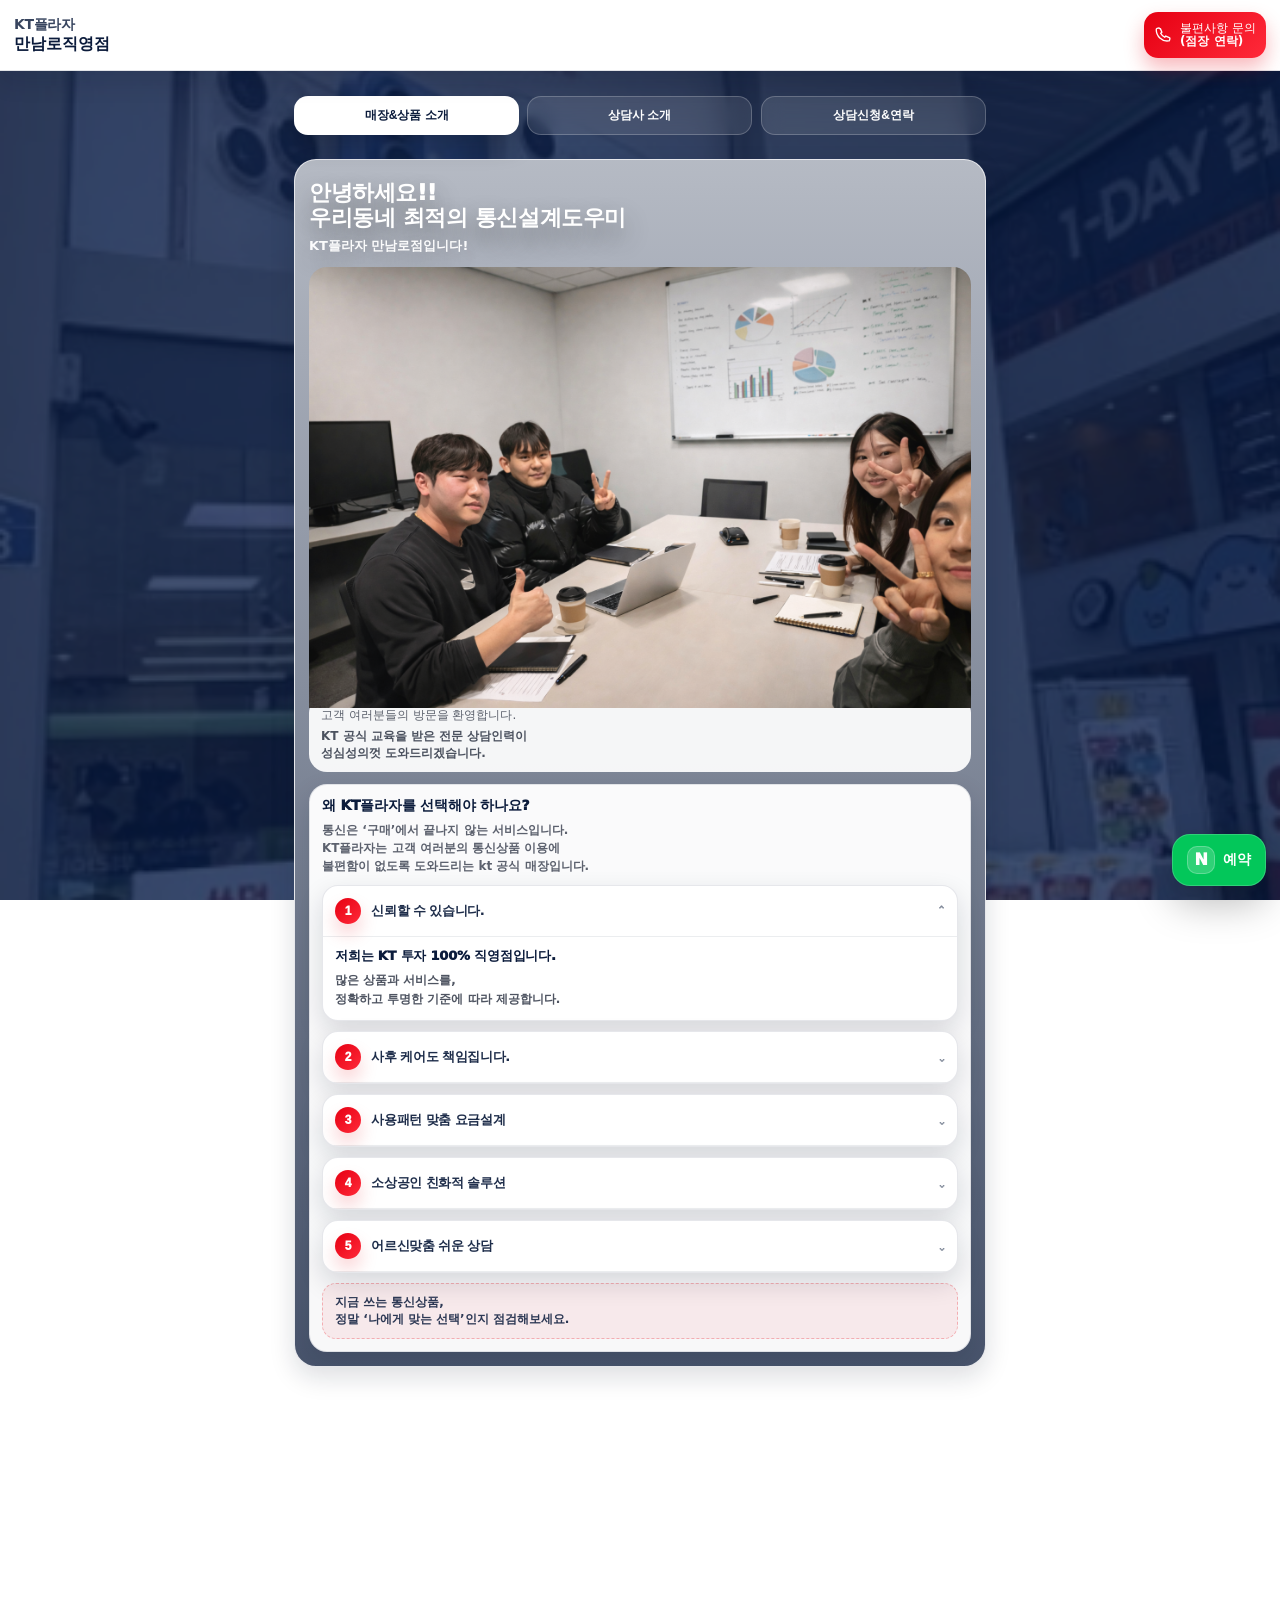
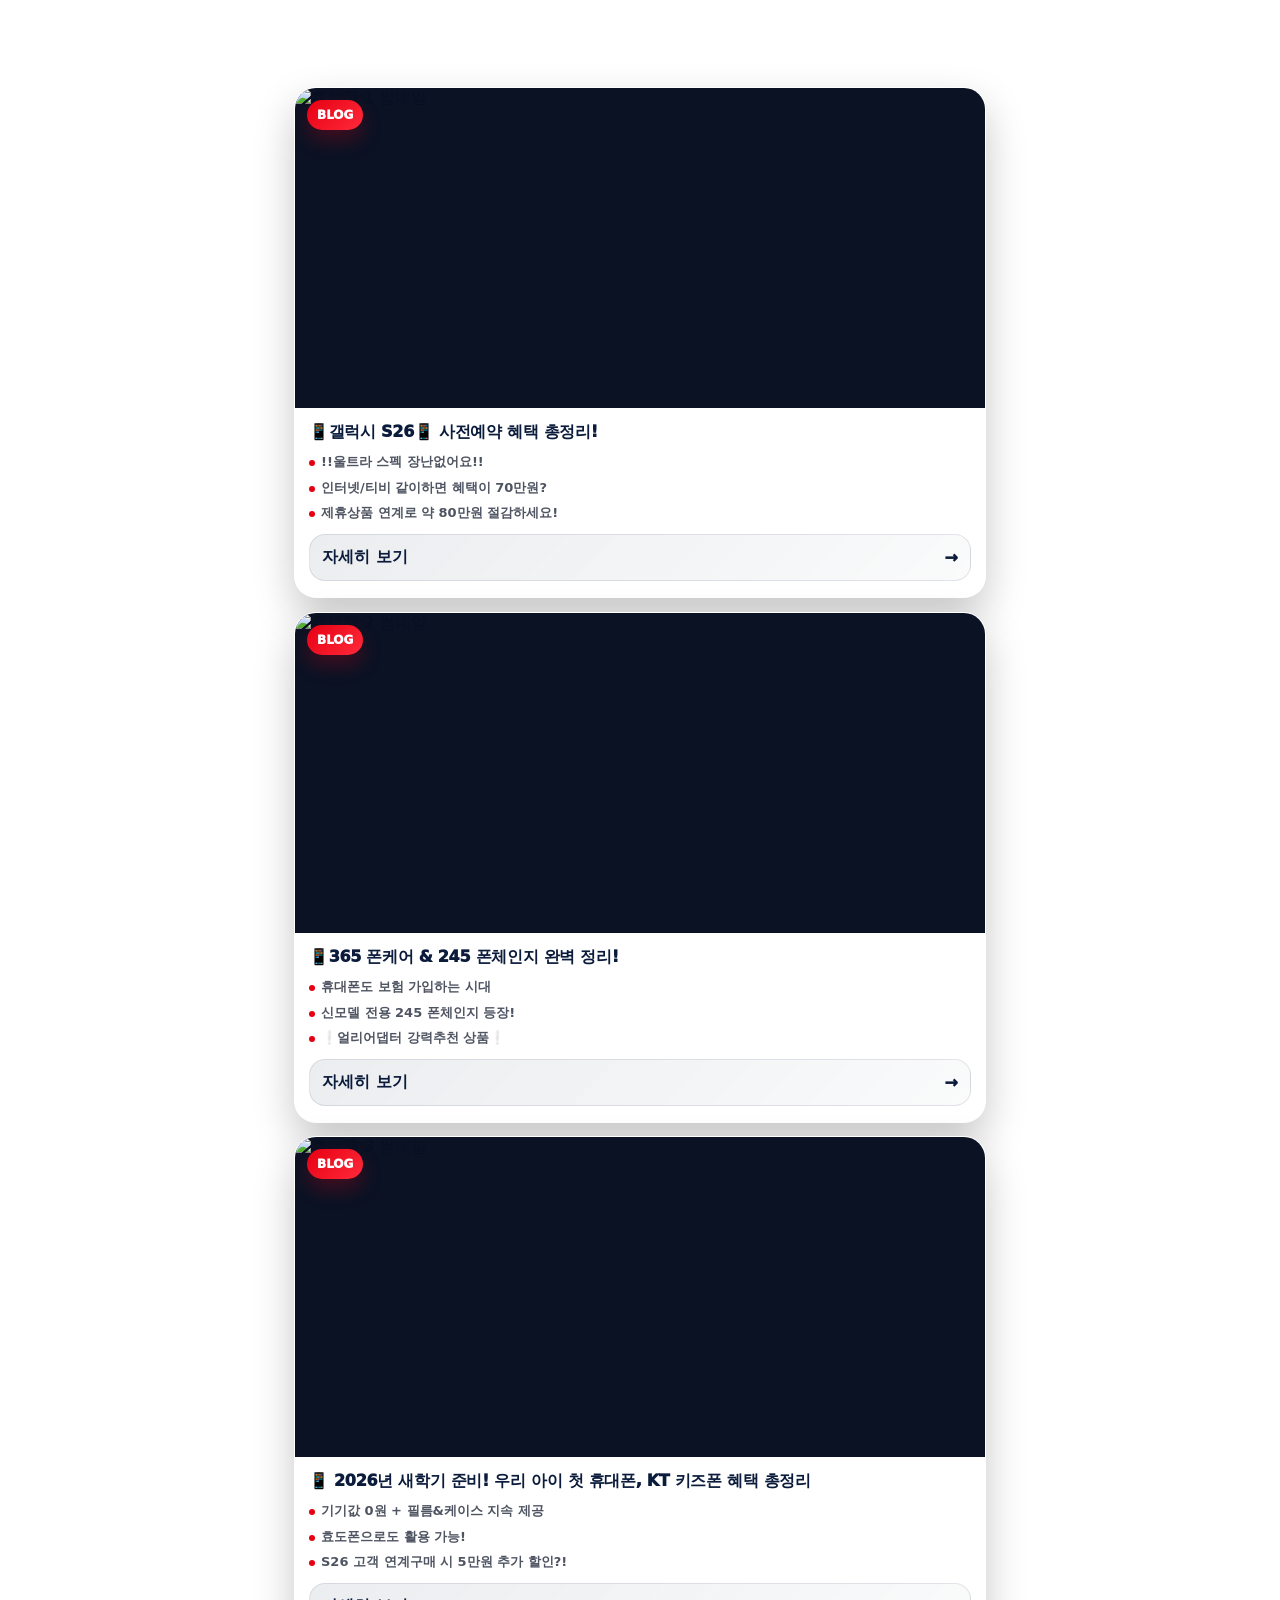
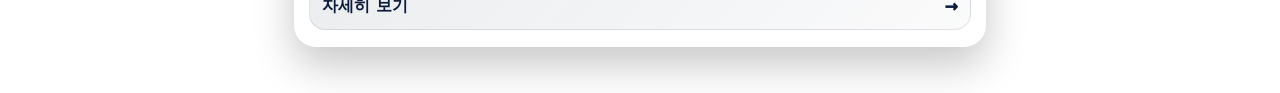
==== commit bb7b6a5c: "Update index.html" ====
--- a/index.html
+++ b/index.html
@@ -190,10 +190,8 @@
           <p class="section__desc">모르시면 손해봅니다!<br>KT에서 제공하는 소식을 동영상으로 만나보세요.</p>
         </div>
       
-        <div class="videoWrap">
+        <div class="shortsWrap">
           <iframe 
-            width="100%" 
-            height="315"
             src="https://www.youtube.com/embed/zc4oovIxWdQ?feature=share"
             title="KT Plaza 홍보영상"
             frameborder="0"
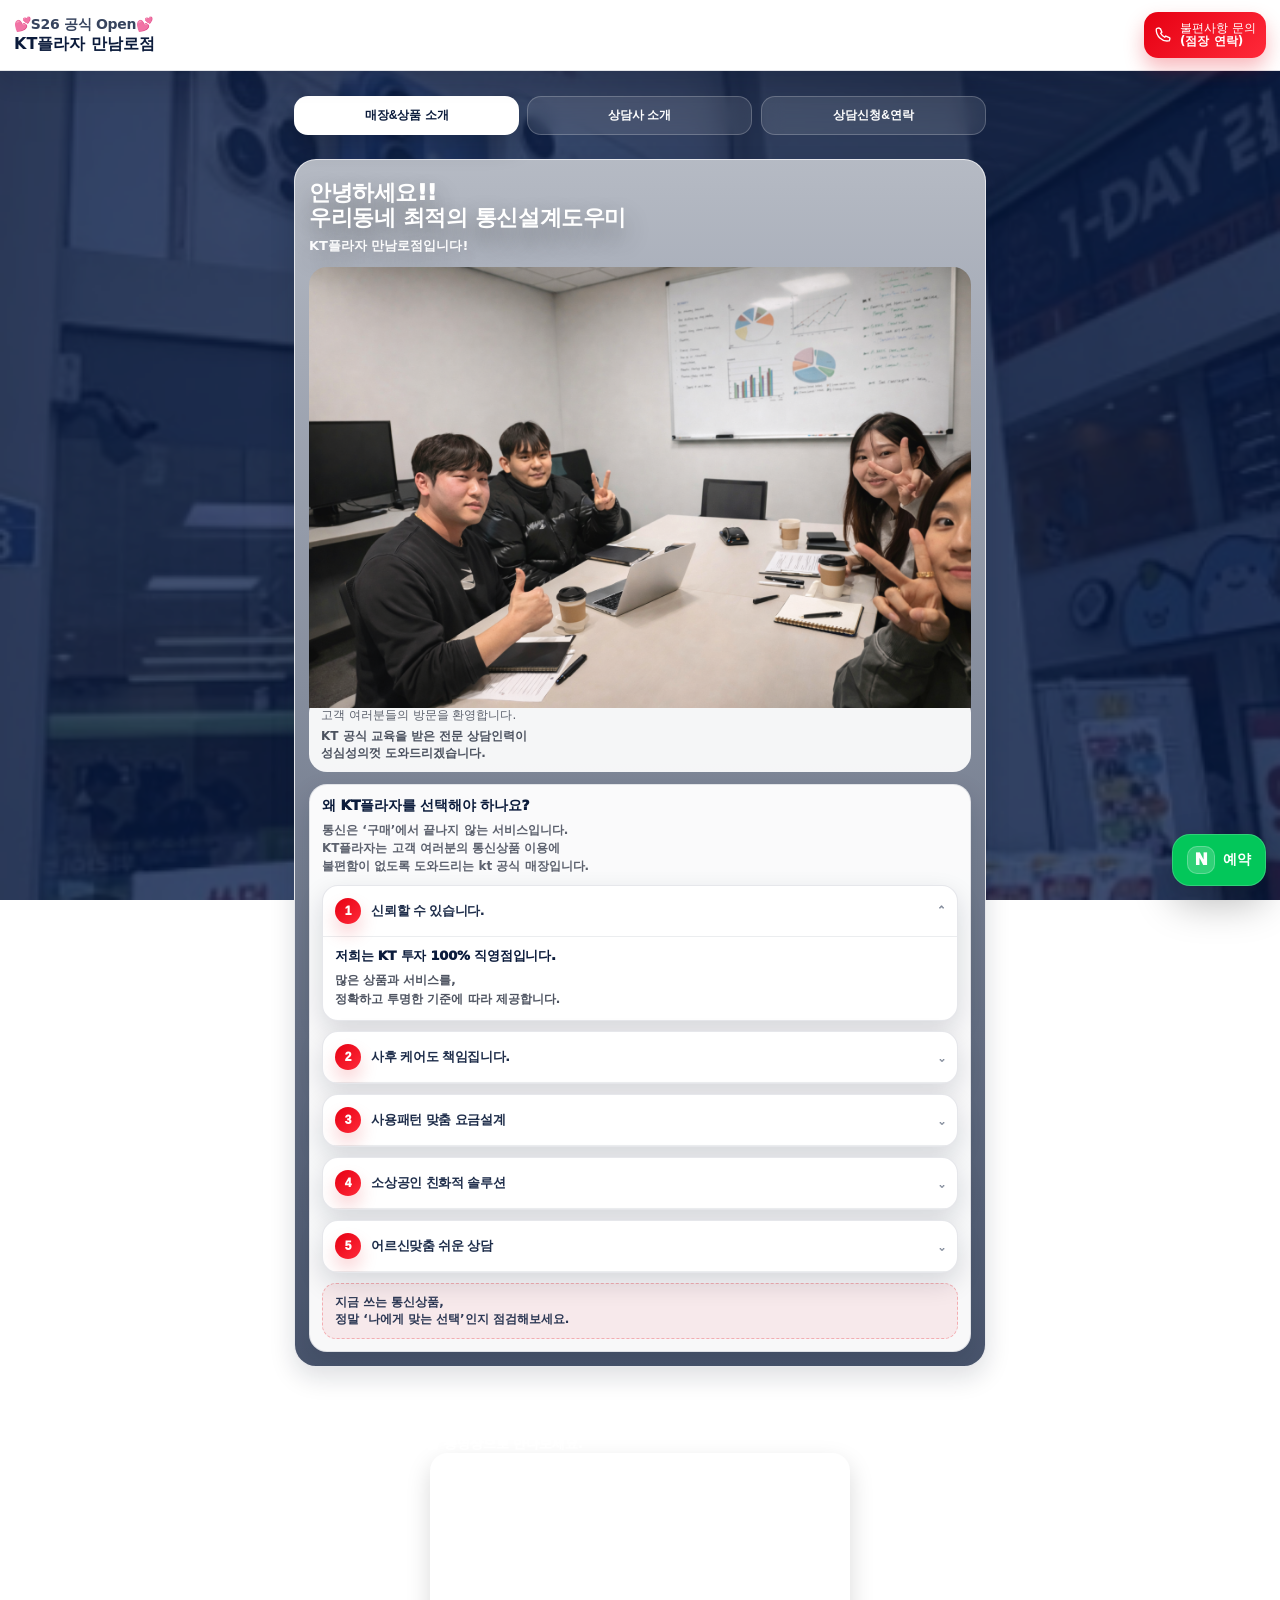
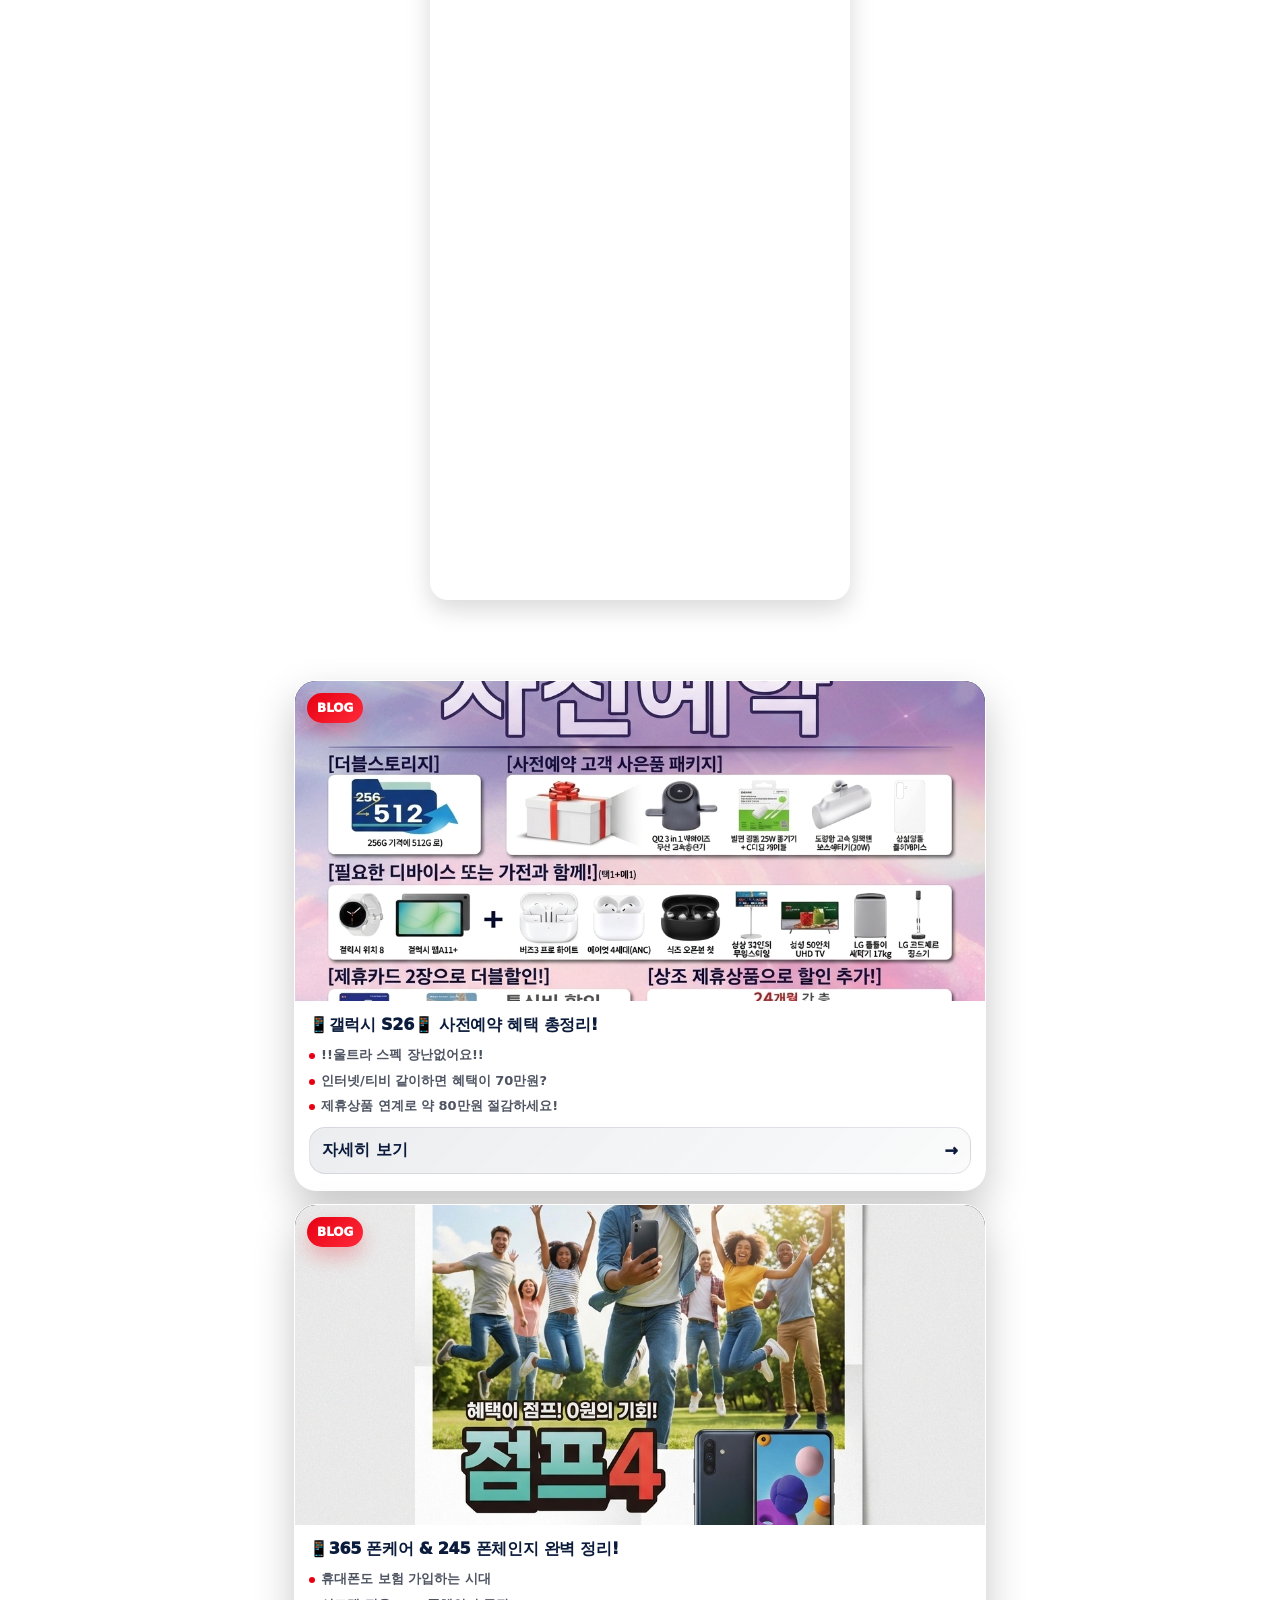
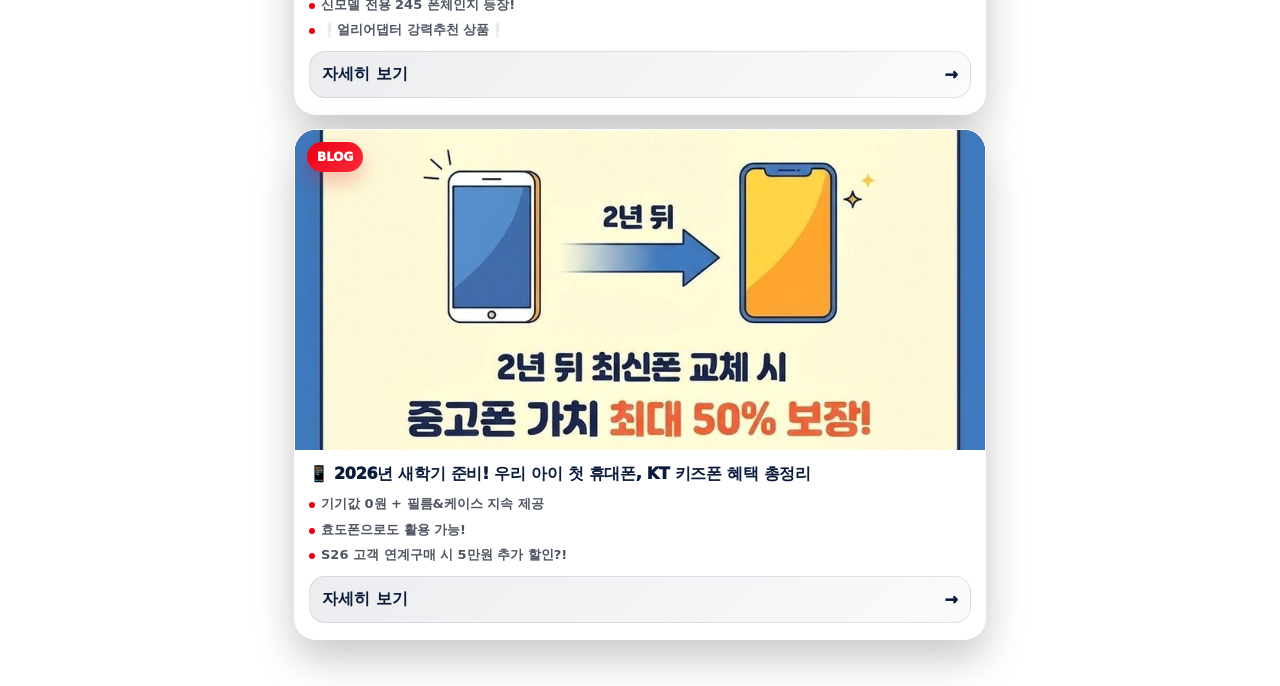
==== commit aea82db9: "Update index.html" ====
--- a/index.html
+++ b/index.html
@@ -22,8 +22,8 @@
   <!-- Top Fixed Bar -->
   <header class="topbar">
     <div class="topbar__title">
-      <div class="brand">KT플라자</div>
-      <div class="branch">만남로직영점</div>
+      <div class="brand">💕S26 공식 Open💕</div>
+      <div class="branch">KT플라자 만남로점</div>
     </div>
 
     <a class="topbar__cta" data-cta="call_store" data-card="topbar" href="tel:010-3232-2007" aria-label="불편사항 문의 점장 전화">
@@ -237,7 +237,7 @@
           <article class="promoCard">
             <a class="promoCard__link" href="https://blog.naver.com/kt_mannamro/224203636249" target="_blank" rel="noopener">
               <div class="promoCard__media">
-                <img src="assets/promo/promo2.jpg" alt="홍보물 2 썸네일" loading="lazy" />
+                <img src="assets/promo/promo2.png" alt="홍보물 2 썸네일" loading="lazy" />
                 <span class="promoBadge">BLOG</span>
               </div>
       
@@ -261,7 +261,7 @@
           <article class="promoCard">
             <a class="promoCard__link" href="https://blog.naver.com/kt_mannamro/224192913836" target="_blank" rel="noopener">
               <div class="promoCard__media">
-                <img src="assets/promo/promo3.jpg" alt="홍보물 3 썸네일" loading="lazy" />
+                <img src="assets/promo/promo3.png" alt="홍보물 3 썸네일" loading="lazy" />
                 <span class="promoBadge">BLOG</span>
               </div>
       
--- a/styles.css
+++ b/styles.css
@@ -1233,3 +1233,18 @@
 @media (prefers-reduced-motion: reduce){
   .fabNaver{ animation: none !important; }
 }
+
+.shortsWrap{
+  width:100%;
+  max-width:420px;
+  margin:0 auto;
+  aspect-ratio:9/16;
+  border-radius:18px;
+  overflow:hidden;
+  box-shadow:0 10px 25px rgba(0,0,0,0.15);
+}
+
+.shortsWrap iframe{
+  width:100%;
+  height:100%;
+}
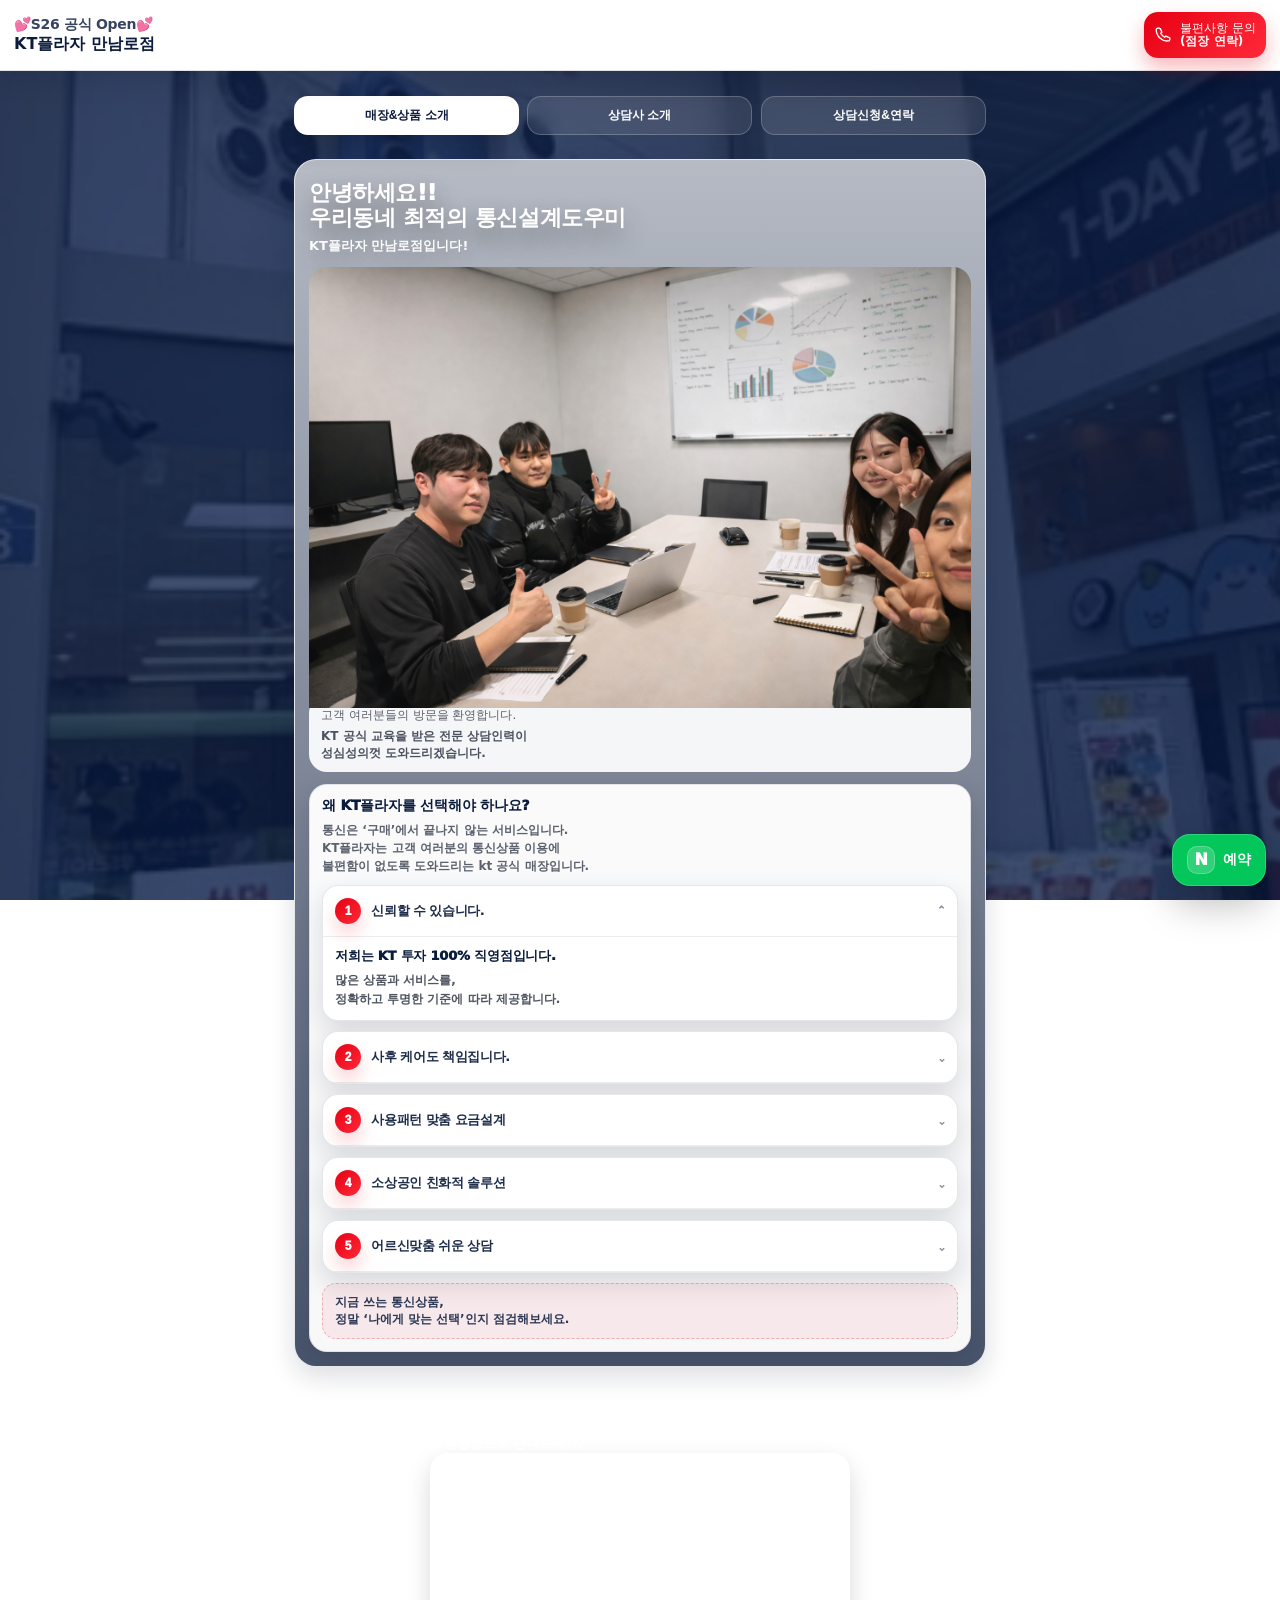
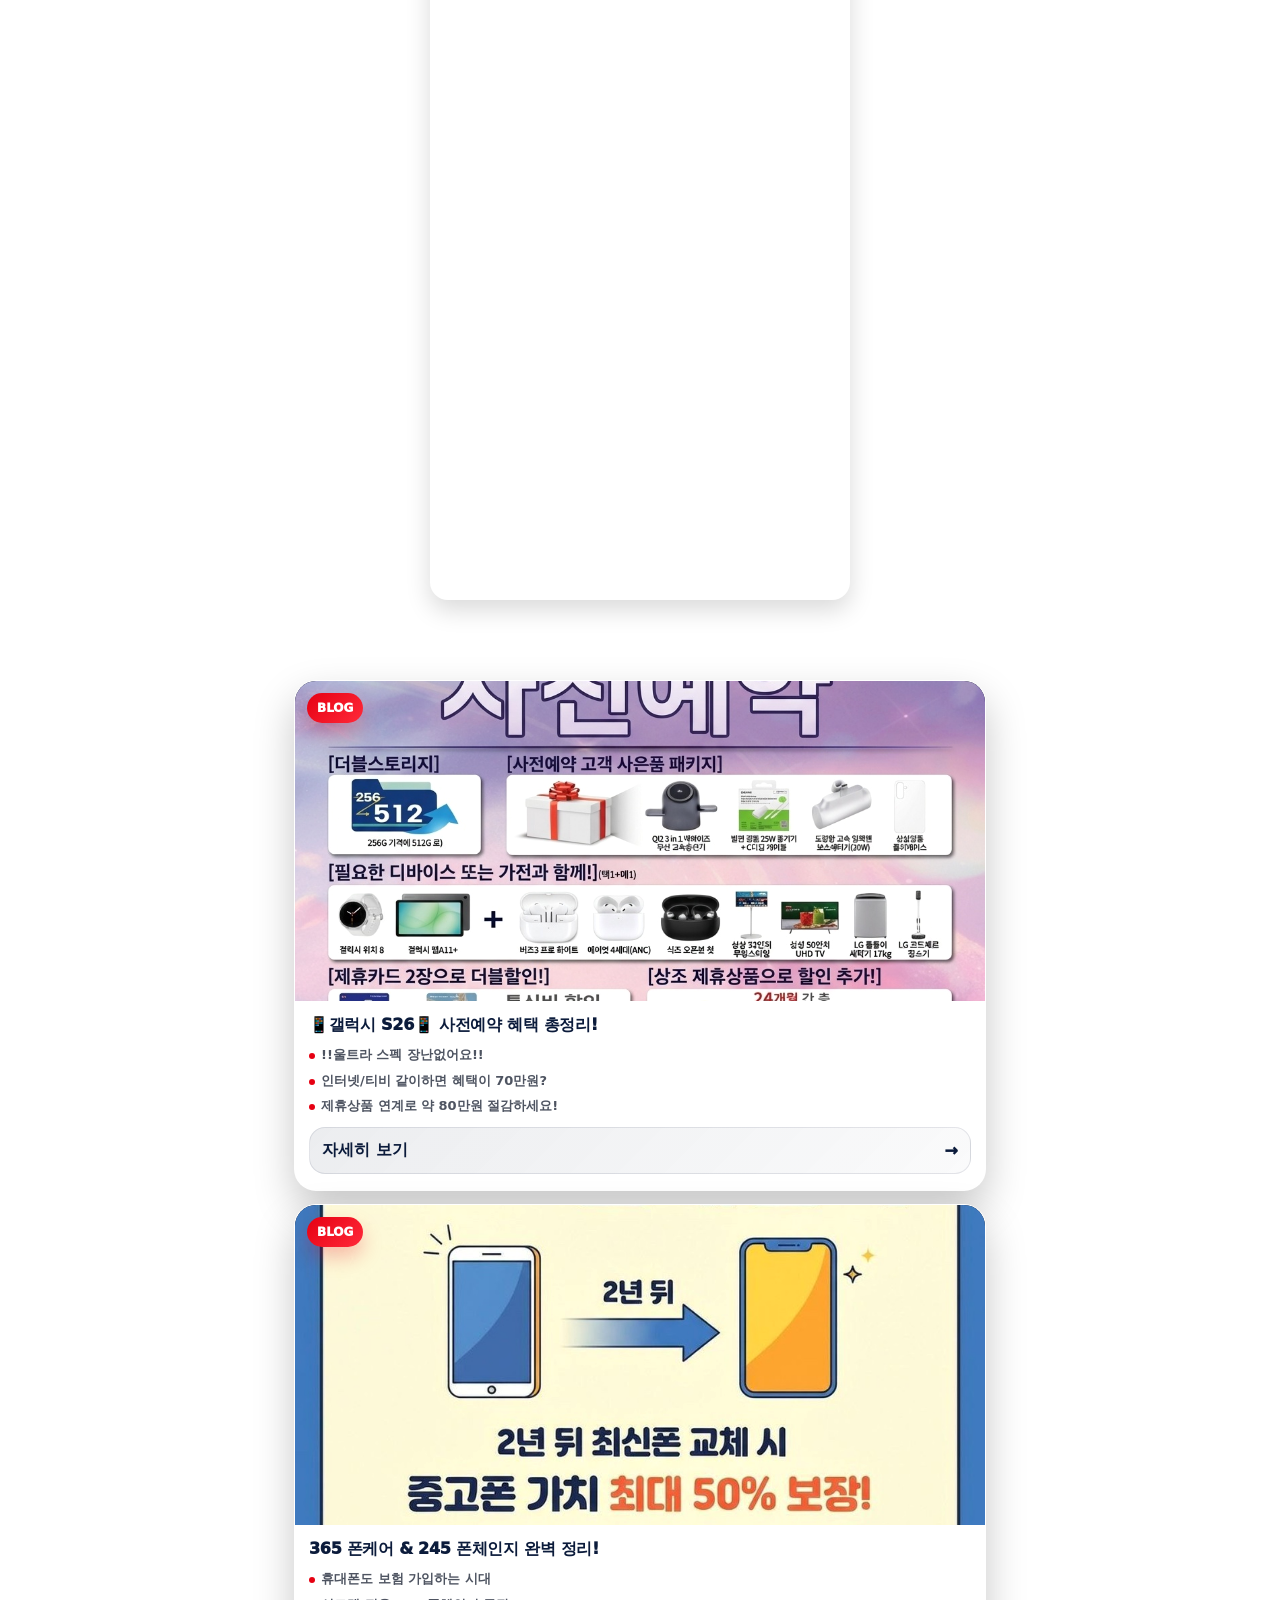
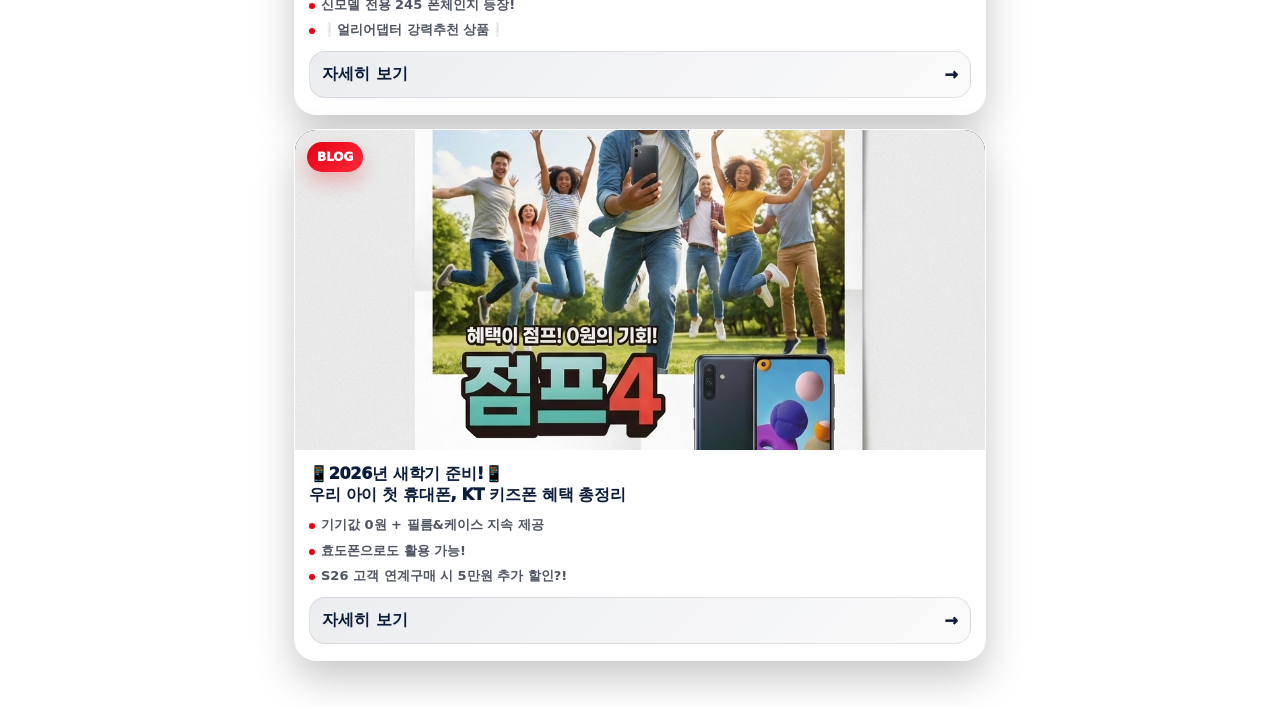
==== commit a013044c: "Update index.html" ====
--- a/index.html
+++ b/index.html
@@ -242,7 +242,7 @@
               </div>
       
               <div class="promoCard__content">
-                <h3 class="promoCard__title">📱365 폰케어 & 245 폰체인지 완벽 정리!</h3>
+                <h3 class="promoCard__title">365 폰케어 & 245 폰체인지 완벽 정리!</h3>
                 <ul class="promoBullets">
                   <li>휴대폰도 보험 가입하는 시대</li>
                   <li>신모델 전용 245 폰체인지 등장!</li>
@@ -266,7 +266,7 @@
               </div>
       
               <div class="promoCard__content">
-                <h3 class="promoCard__title">📱 2026년 새학기 준비! 우리 아이 첫 휴대폰, KT 키즈폰 혜택 총정리</h3>
+                <h3 class="promoCard__title">📱2026년 새학기 준비!📱<br>우리 아이 첫 휴대폰, KT 키즈폰 혜택 총정리</h3>
                 <ul class="promoBullets">
                   <li>기기값 0원 + 필름&케이스 지속 제공</li>
                   <li>효도폰으로도 활용 가능!</li>
@@ -414,7 +414,7 @@
           <p class="section__desc">매장 소식/이벤트를 가장 빠르게 확인하세요.</p>
         </div>
 
-        <a class="btnWide" data-cta="naver_blog" data-card="t3" href="https://www.naver.com" target="_blank" rel="noopener">
+        <a class="btnWide" data-cta="naver_blog" data-card="t3" href="https://blog.naver.com/kt_mannamro" target="_blank" rel="noopener">
           블로그 바로가기 →
         </a>
       </div>
@@ -426,7 +426,7 @@
           <p class="section__desc">단골 등록 링크를 연결해두면 안내가 훨씬 쉬워집니다.</p>
         </div>
 
-        <a class="btnWide btnWide--accent" data-cta="favorite_register" data-card="t3" href="https://www.naver.com" target="_blank" rel="noopener">
+        <a class="btnWide btnWide--accent" data-cta="favorite_register" data-card="t3" href="https://su.kt.co.kr/SlRDJIC" target="_blank" rel="noopener">
           단골 등록하러 가기 →
         </a>
       </div>
